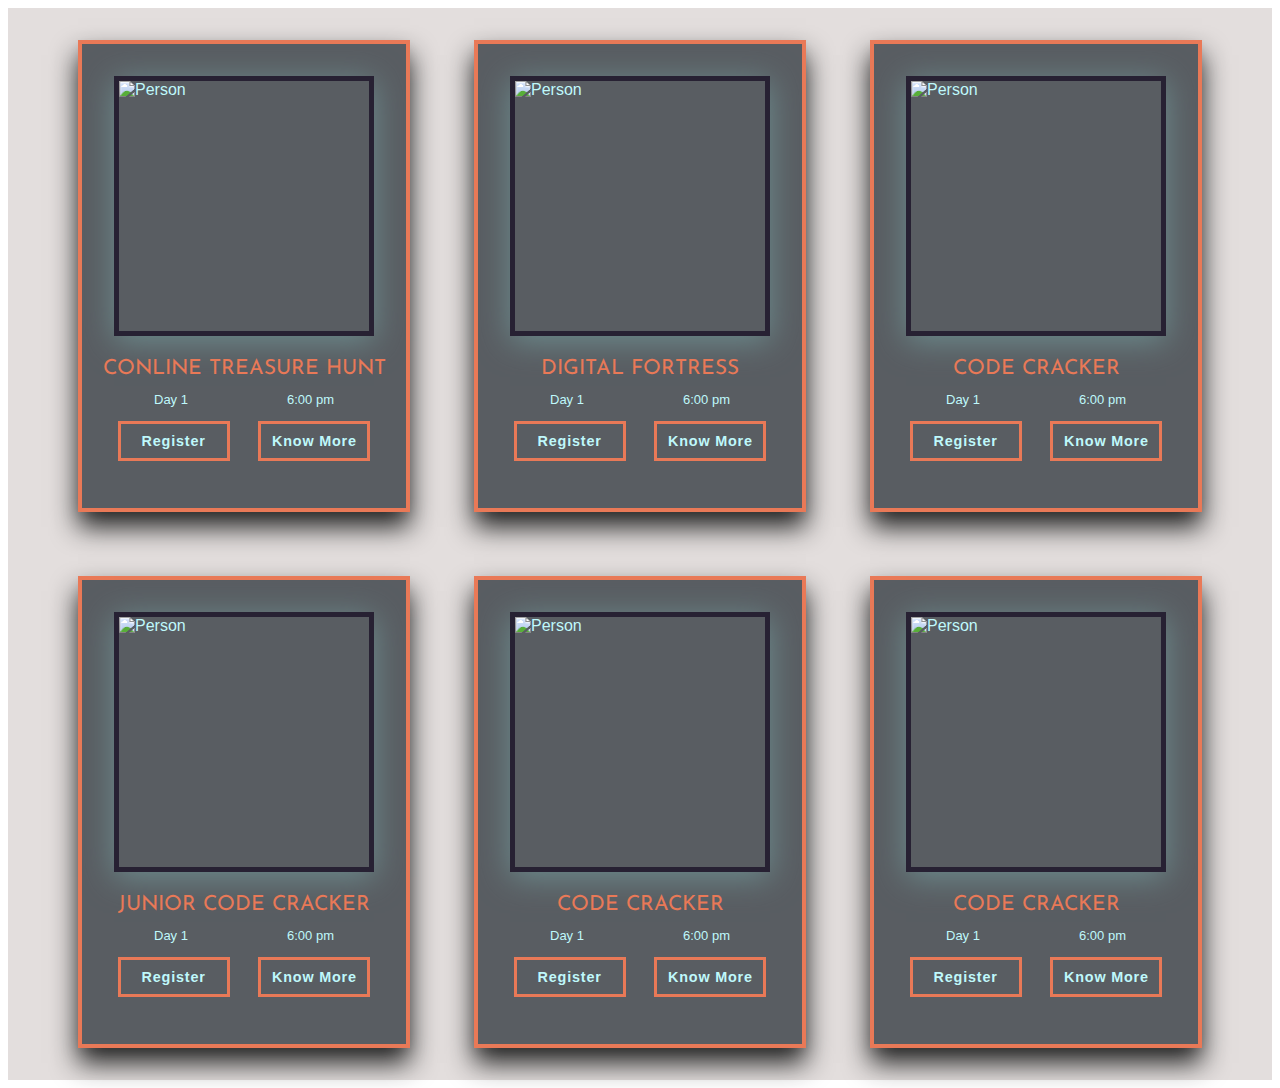
==== index.html @ 21f173cd "minor changes" ====
<!DOCTYPE html>
<html lang="en">
  <head>
    <meta charset="UTF-8" />
    <meta http-equiv="X-UA-Compatible" content="IE=edge" />
    <meta name="viewport" content="width=device-width, initial-scale=1.0" />
    <link rel="stylesheet" href="styles.css" />
    <title>Document</title>
  </head>
  <body>
    <div class="container">
      <div class="shadow">
        <div class="card draw-border">
          <img src="./poster/oth.jpg" alt="Person" class="card__image" />
          <p class="card__name">CONLINE TREASURE HUNT</p>

          <div class="info">
            <div>Day 1</div>

            <div>6:00 pm</div>
          </div>

          <div class="buttons">
            <button class="btn draw-bdr">Register</button>
            <div class="know">
              <button class="btn draw-bdr">Know More</button>
            </div>
          </div>
        </div>
      </div>
      <div class="shadow">
        <div class="card draw-border">
          <img src="./poster/cc.jpg" alt="Person" class="card__image" />
          <p class="card__name">DIGITAL FORTRESS</p>

          <div class="info">
            <div>Day 1</div>

            <div>6:00 pm</div>
          </div>

          <div class="buttons">
            <button class="btn draw-bdr">Register</button>
            <div class="know">
              <button class="btn draw-bdr">Know More</button>
            </div>
          </div>
        </div>
      </div>

      <div class="shadow">
        <div class="card draw-border">
          <img src="./poster/df.jpg" alt="Person" class="card__image" />
          <p class="card__name">CODE CRACKER</p>

          <div class="info">
            <div>Day 1</div>

            <div>6:00 pm</div>
          </div>

          <div class="buttons">
            <button class="btn draw-bdr">Register</button>
            <div class="know">
              <button class="btn draw-bdr">Know More</button>
            </div>
          </div>
        </div>
      </div>
      <div class="shadow">
        <div class="card draw-border">
          <img src="./poster/df.jpg" alt="Person" class="card__image" />
          <p class="card__name">JUNIOR CODE CRACKER</p>

          <div class="info">
            <div>Day 1</div>

            <div>6:00 pm</div>
          </div>

          <div class="buttons">
            <button class="btn draw-bdr">Register</button>
            <div class="know">
              <button class="btn draw-bdr">Know More</button>
            </div>
          </div>
        </div>
      </div>
      <div class="shadow">
        <div class="card draw-border">
          <img src="./poster/cc.jpg" alt="Person" class="card__image" />
          <p class="card__name">CODE CRACKER</p>

          <div class="info">
            <div>Day 1</div>

            <div>6:00 pm</div>
          </div>

          <div class="buttons">
            <button class="btn draw-bdr">Register</button>
            <div class="know">
              <button class="btn draw-bdr">Know More</button>
            </div>
          </div>
        </div>
      </div>
      <div class="shadow">
        <div class="card draw-border">
          <img src="./poster/oth.jpg" alt="Person" class="card__image" />
          <p class="card__name">CODE CRACKER</p>

          <div class="info">
            <div>Day 1</div>

            <div>6:00 pm</div>
          </div>

          <div class="buttons">
            <button class="btn draw-bdr">Register</button>
            <div class="know">
              <button class="btn draw-bdr">Know More</button>
            </div>
          </div>
        </div>
      </div>
    </div>


    <div class="modal">
      <div class="modalCard">
        <div class="close">
          <img src="./poster/cross.png" alt="" class="cross" />
        </div>
        <div class="modalCardWrapper">
          <img src="./poster/cc.jpg" alt="" />
          <div class="">
            <p>
              The skew() function is specified with either one or two values,
              which represent the amount of skewing to be applied in each
              direction. If you only specify one value it is used for the x-axis
              and there will be no skewing on the y-axis. The skew() function is
              specified with either one or two values, which represent the
              amount of skewing to be applied in each direction. If you only
              specify one value it is used for the x-axis and there will be no
              skewing on the y-axis.
            </p>
            <h1>DIGITAL FORTRESS</h1>
            <div class="time">
              <h3>DAY 1</h3>
              <h3>6:00 PM</h3>
            </div>
            <div class="btn draw-border modal_reg">Register</div>            
          </div>

        
        </div>
        <h1 class="head">
          IMAGE GALLERY
        </h1>
        <div class="gallery" id="gallery">
          
          <div class="gallery-item">
             <img src="./poster/1.jpeg" alt="">
          </div>
          <div class="gallery-item">
            <img src="./poster/11.jpeg" alt="">
         </div>
         <div class="gallery-item">
          <img src="./poster/2.jpeg" alt="">
         </div>
         <div class="gallery-item">
        <img src="./poster/3.jpeg" alt="">
        </div>
         <div class="gallery-item">
         <img src="./poster/4.jpeg" alt="">
       </div>
        <div class="gallery-item">
         <img src="./poster/5.jpeg" alt="">
         </div>
          <div class="gallery-item">
        <img src="./poster/6.jpeg" alt="">
        </div>
          <div class="gallery-item">
         <img src="./poster/7.jpeg" alt="">
      </div>
        
         
      </div>
        </div>
      </div>
    </div>
    <script src="./script.js"></script>
  </body>
</html>
---- styles.css ----
@import url("https://fonts.googleapis.com/css2?family=Baloo+Paaji+2:wght@400;500&display=swap");
@import url('https://fonts.googleapis.com/css2?family=Josefin+Sans:wght@700&display=swap');
@import url('https://fonts.googleapis.com/css2?family=Poppins:wght@300&display=swap');
body{
  background-image: url('./poster/j2.jpg');
  background-position: center;
  background-size: cover;
  background-attachment: fixed;
  display: flex;
  justify-content: center;
  align-items: center;
}
::-webkit-scrollbar {
  width: 1em;
  background-color: #151516;
  
} 
::-webkit-scrollbar-thumb {
  background-color: #e97957;
  border-radius: 15px;

}
.container {
  display: flex;
  flex-wrap: wrap;
  justify-content: center;
  
  align-items: center;
  background-color: #61463d2d;
  font-family:'Roboto Slab', sans-serif;

}
.shadow{
  box-shadow: #101111ea 0px 15px 25px, rgba(0, 0, 0, 0.05) 0px 5px 10px;
  margin: 2rem;
}
.info{
  font-size: small;
  display: flex;
  width: 60%;
  justify-content: space-between;
}
.card {
  background-color: #222831b6;
  display: flex;
  flex-direction: column;
  align-items: center;
  box-shadow: rgba(0, 0, 0, 0.7);
  color: #bff8fb;
  padding: 1rem;
  width: 300px;
  height: 440px;
}

.card__name {
  margin-top: 20px;
  color: #e97957;
  margin-bottom: 10px;
  font-size: 1.3rem;
  font-family: 'Josefin Sans', sans-serif;
  max-width: 100%;
  text-align: center;
  line-height:26px;
}

.card__image {
  height: 250px;
  width: 250px;
  border: 5px solid #272133;
  margin-top: 20px;
  box-shadow: 0 5px 30px #6d8d8f;
}
.buttons{
  display: flex;
}
.btn {
  background: none;
  border: none;
  cursor: pointer;
  line-height: 1.5;
  font: 700 0.9rem 'Roboto Slab', sans-serif;
  /* padding: 0.65em 0.5em; */
  letter-spacing: 0.05rem;
  margin: 1em;
  margin-bottom: 1.6rem;
  width: 7rem;
  height: 2.5rem;
  display: flex;
  align-items: center;
  justify-content: center;
}

.draw-border {
  box-shadow: inset 0 0 0 4px #e97957;
  color: #bff8fb;
  -webkit-transition: color 0.25s 0.0833333333s;
  transition: color 0.25s 0.0833333333s;
  position: relative;
}

.draw-border::before,
.draw-border::after {
  border: 0 solid transparent;
  box-sizing: border-box;
  content: '';
  pointer-events: none;
  position: absolute;
  width: 0rem;
  height: 0;
  bottom: 0;
  right: 0;
}

.draw-border::before {
  border-bottom-width: 4px;
  border-left-width: 4px;
}

.draw-border::after {
  border-top-width: 4px;
  border-right-width: 4px;
}


.draw-border:hover::before,
.draw-border:hover::after {
  border-color: #bff8fb;
  -webkit-transition: border-color 0s, width 0.25s, height 0.25s;
  transition: border-color 0s, width 0.25s, height 0.25s;
  width: 100%;
  height: 100%;
}

.draw-border:hover::before {
  -webkit-transition-delay: 0s, 0s, 0.25s;
  transition-delay: 0s, 0s, 0.25s;
}

.draw-border:hover::after {
  -webkit-transition-delay: 0s, 0.25s, 0s;
  transition-delay: 0s, 0.25s, 0s;
}


.draw-bdr {
  box-shadow: inset 0 0 0 3px #e97957;
  color: #bff8fb;
  -webkit-transition: color 0.25s 0.0833333333s;
  transition: color 0.25s 0.0833333333s;
  position: relative;
}



.modal {
  display: none;
  flex-wrap: wrap;
  justify-content: center;
  align-items: center;
  overflow-x: hidden;
  top: 0;
  left: 0;
  backdrop-filter: blur(2px);
  background-color: rgba(7, 7, 7, 0.753);
  
}
.modaldisplay{
  display: flex !important;
  width: 100vw;
  height: 100vh;
  z-index: 100000;
  position: fixed;
}
.modalCard {
  /* background-color: #22283100; */
  border: solid #e97957 4px;
  width: 1000px;
  height: 790px;
  display: flex;
  flex-direction: column;
  align-items: center;
  justify-content: start;
  /* position: relative; */
  /* margin: 18px 6.5px; */
  z-index: 1000000;
  backdrop-filter: blur(2px);
  overflow-y: scroll;
  overflow-x: hidden;

}


.cross {
  width: 24px !important;
  height: 24px !important;
  cursor: pointer;
  /* background-color: orange; */
}
.close {
  display: flex;
  justify-content: flex-end;
  align-items: flex-end;
  width: 100%;
  margin-right: 50px;
  margin-top: 10px;
}
.modalCardWrapper {
  display: flex;
  align-items: center;
  /* background-color: yellow; */

}
.modalCardWrapper img {
  width: 500px;
  height: 500px;
  margin-right: 41px;
  object-fit: cover;
}

.modalCardWrapper p {
  font-size: 18px;
  line-height: 27px;
  font-family: 'Poppins', sans-serif;
  color: #bff8fb;
  width: 400px;
  height: 300px;
}

.modalCardWrapper h1 {
    margin-top: 41px;
    color: #e97957;
  font-family: 'Josefin Sans', sans-serif;

}
.time {
  display: flex;
  color: #bff8fb;
  font-family:'Roboto Slab', sans-serif;
  justify-content: space-between;
  width: 40%;
}
.gallery{
  margin-top: 20px;
  display: flex;
  flex-direction: row;
  justify-content: center;
  align-items: center;
  flex-wrap: wrap;
  width: 90%;
}
::-webkit-scrollbar {
  width: 1em;
  background-color: #151516;
  
} 
::-webkit-scrollbar-thumb {
  background-color: #e97957;
  border-radius: 15px;

}
.gallery-item img {
  width: 280px;
  height: 300px;
  margin: 0.4rem;
}
.head{
  color: #e97957;
  font-family: 'Josefin Sans', sans-serif;
  margin: 3.5rem;
  font-size: 3rem;
}
@media screen and (max-width: 1020px) {
  .modal_reg{
    margin: auto;
  }
  .modalCardWrapper {
      flex-direction: column;
      align-items: center;
      justify-content: center;
      margin: 18px 6.5px;
      text-align: center;

  }
  .modalCardWrapper p{
      margin: 18px 6.5px;
      width : 500px;
      height: auto;
  }
  .modalCardWrapper h1 {
      margin-top: 50px;
  }
  .modalCard {
      height: auto;
      width: 550px;
  }
  .modalCard img{
      margin-right: 0px;
  }
  .time{
    margin: auto;
    width: 50%;
    justify-content: space-between;
  }
  .close {
    margin-top: 15px;
    margin-right: 20px;
    margin-bottom: -10px;
 }

 .day {
   font-size: 12px;
 }
 .gallery-item img {
  width: 200px;
  height: 200px;
  margin: 0.4rem;
}
  }


@media screen and (max-width: 600px) {

  .gallery{
    width: 100%;
  }
  .gallery-item img {
    width: 140px;
    height: 140px;
    margin: 0.2rem;
  }
  .modalCardWrapper img {
      width: 300px;
      height: auto;
  }
  .modalCard {
      height: auto;
      width: 340px;
  }
  .modalCardWrapper p{
      width : 300px;
      font-size: 12px;
      line-height: 18px;
  }
  .modalCardWrapper h1 {
      font-size: 20px;
  }
  .head{
    font-size: 25px;
    margin: 1rem;
  }
  .time{
    width: 80%;
  }
}
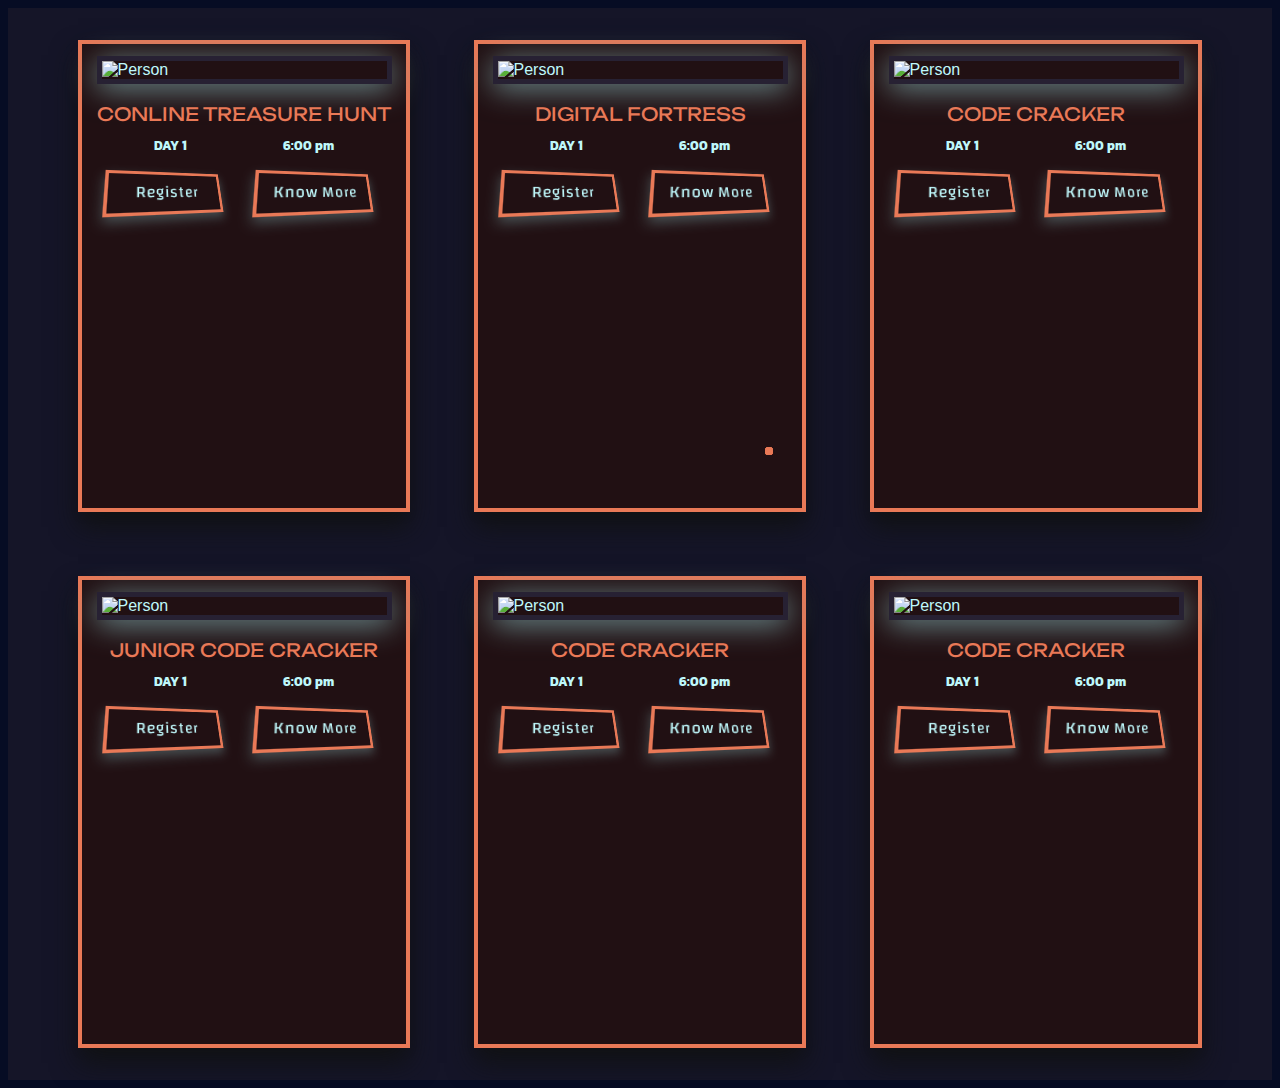
==== commit d6ae978a: "ui edits" ====
--- a/index.html
+++ b/index.html
@@ -15,15 +15,15 @@
           <p class="card__name">CONLINE TREASURE HUNT</p>
 
           <div class="info">
-            <div>Day 1</div>
-
-            <div>6:00 pm</div>
-          </div>
-
-          <div class="buttons">
-            <button class="btn draw-bdr">Register</button>
-            <div class="know">
-              <button class="btn draw-bdr">Know More</button>
+            <div>DAY 1</div>
+
+            <div>6:00 pm</div>
+          </div>
+
+          <div class="buttons">
+            <div class="button">Register</div>
+            <div class="know">
+              <div class="button">Know More</div>
             </div>
           </div>
         </div>
@@ -34,15 +34,15 @@
           <p class="card__name">DIGITAL FORTRESS</p>
 
           <div class="info">
-            <div>Day 1</div>
-
-            <div>6:00 pm</div>
-          </div>
-
-          <div class="buttons">
-            <button class="btn draw-bdr">Register</button>
-            <div class="know">
-              <button class="btn draw-bdr">Know More</button>
+            <div>DAY 1</div>
+
+            <div>6:00 pm</div>
+          </div>
+
+          <div class="buttons">
+            <div class="button">Register</div>
+            <div class="know">
+              <div class="button">Know More</div>
             </div>
           </div>
         </div>
@@ -54,15 +54,15 @@
           <p class="card__name">CODE CRACKER</p>
 
           <div class="info">
-            <div>Day 1</div>
-
-            <div>6:00 pm</div>
-          </div>
-
-          <div class="buttons">
-            <button class="btn draw-bdr">Register</button>
-            <div class="know">
-              <button class="btn draw-bdr">Know More</button>
+            <div>DAY 1</div>
+
+            <div>6:00 pm</div>
+          </div>
+
+          <div class="buttons">
+            <div class="button">Register</div>
+            <div class="know">
+              <div class="button">Know More</div>
             </div>
           </div>
         </div>
@@ -73,15 +73,15 @@
           <p class="card__name">JUNIOR CODE CRACKER</p>
 
           <div class="info">
-            <div>Day 1</div>
-
-            <div>6:00 pm</div>
-          </div>
-
-          <div class="buttons">
-            <button class="btn draw-bdr">Register</button>
-            <div class="know">
-              <button class="btn draw-bdr">Know More</button>
+            <div>DAY 1</div>
+
+            <div>6:00 pm</div>
+          </div>
+
+          <div class="buttons">
+            <div class="button">Register</div>
+            <div class="know">
+              <div class="button">Know More</div>
             </div>
           </div>
         </div>
@@ -92,15 +92,15 @@
           <p class="card__name">CODE CRACKER</p>
 
           <div class="info">
-            <div>Day 1</div>
-
-            <div>6:00 pm</div>
-          </div>
-
-          <div class="buttons">
-            <button class="btn draw-bdr">Register</button>
-            <div class="know">
-              <button class="btn draw-bdr">Know More</button>
+            <div>DAY 1</div>
+
+            <div>6:00 pm</div>
+          </div>
+
+          <div class="buttons">
+            <div class="button">Register</div>
+            <div class="know">
+              <div class="button">Know More</div>
             </div>
           </div>
         </div>
@@ -111,21 +111,37 @@
           <p class="card__name">CODE CRACKER</p>
 
           <div class="info">
-            <div>Day 1</div>
-
-            <div>6:00 pm</div>
-          </div>
-
-          <div class="buttons">
-            <button class="btn draw-bdr">Register</button>
-            <div class="know">
-              <button class="btn draw-bdr">Know More</button>
+            <div>DAY 1</div>
+
+            <div>6:00 pm</div>
+          </div>
+
+          <div class="buttons">
+            <div class="button">Register</div>
+            <div class="know">
+              <div class="button">Know More</div>
             </div>
           </div>
         </div>
       </div>
     </div>
-
+    <!-- <div class="overlay"></div> -->
+    <!-- <div style={{height:"80px"}}></div> -->
+    <div class="firefly"></div>
+    <div class="firefly"></div>
+    <div class="firefly"></div>
+    <div class="firefly"></div>
+    <div class="firefly"></div>
+    <div class="firefly"></div>
+    <div class="firefly"></div>
+    <div class="firefly"></div>
+    <div class="firefly"></div>
+    <div class="firefly"></div>
+    <div class="firefly"></div>
+    <div class="firefly"></div>
+    <div class="firefly"></div>
+    <div class="firefly"></div>
+    <div class="firefly"></div>
 
     <div class="modal">
       <div class="modalCard">
--- a/styles.css
+++ b/styles.css
@@ -1,25 +1,21 @@
-@import url("https://fonts.googleapis.com/css2?family=Baloo+Paaji+2:wght@400;500&display=swap");
-@import url('https://fonts.googleapis.com/css2?family=Josefin+Sans:wght@700&display=swap');
-@import url('https://fonts.googleapis.com/css2?family=Poppins:wght@300&display=swap');
+/* @import url("https://fonts.googleapis.com/css2?family=Baloo+Paaji+2:wght@400;500&display=swap"); */
+/* @import url('https://fonts.googleapis.com/css2?family=Josefin+Sans:wght@700&display=swap'); */
+/* @import url('https://fonts.googleapis.com/css2?family=Poppins:wght@300&display=swap'); */
+/* @import url('https://fonts.googleapis.com/css2?family=Kanit:wght@300&display=swap'); */
+@import url('https://fonts.googleapis.com/css2?family=Changa&display=swap');
+@import url('https://fonts.googleapis.com/css2?family=Unbounded:wght@500&display=swap');
+@import url('https://fonts.googleapis.com/css2?family=Kanit:wght@300&display=swap');
 body{
-  background-image: url('./poster/j2.jpg');
+  background-image: url('./poster/b1.jpg');
   background-position: center;
   background-size: cover;
   background-attachment: fixed;
   display: flex;
   justify-content: center;
   align-items: center;
-}
-::-webkit-scrollbar {
-  width: 1em;
-  background-color: #151516;
-  
-} 
-::-webkit-scrollbar-thumb {
-  background-color: #e97957;
-  border-radius: 15px;
-
-}
+  background-color: #060c24;
+}
+
 .container {
   display: flex;
   flex-wrap: wrap;
@@ -39,9 +35,12 @@
   display: flex;
   width: 60%;
   justify-content: space-between;
+  font-family: 'Kanit', sans-serif;
+  font-weight: 700;
 }
 .card {
-  background-color: #222831b6;
+  /* background-color: #222831b6; */
+  background-color: #280f0aad;
   display: flex;
   flex-direction: column;
   align-items: center;
@@ -56,18 +55,19 @@
   margin-top: 20px;
   color: #e97957;
   margin-bottom: 10px;
-  font-size: 1.3rem;
-  font-family: 'Josefin Sans', sans-serif;
+  font-size: 1.15rem;
+  /* font-family: 'Josefin Sans', sans-serif; */
+  font-family: 'Unbounded', cursive;
   max-width: 100%;
   text-align: center;
-  line-height:26px;
+  line-height:22px;
 }
 
 .card__image {
-  height: 250px;
-  width: 250px;
+  /* height: 250px; */
+  width: 95%;
   border: 5px solid #272133;
-  margin-top: 20px;
+  /* margin-top: 20px; */
   box-shadow: 0 5px 30px #6d8d8f;
 }
 .buttons{
@@ -78,8 +78,10 @@
   border: none;
   cursor: pointer;
   line-height: 1.5;
-  font: 700 0.9rem 'Roboto Slab', sans-serif;
+  /* font: 700 0.9rem 'Roboto Slab', sans-serif; */
+  /* font-family: 'Kanit', sans-serif; */
   /* padding: 0.65em 0.5em; */
+  font-family: 'Changa', sans-serif;
   letter-spacing: 0.05rem;
   margin: 1em;
   margin-bottom: 1.6rem;
@@ -175,7 +177,8 @@
   /* background-color: #22283100; */
   border: solid #e97957 4px;
   width: 1000px;
-  height: 790px;
+  height: 730px;
+  background-color: #280f0a48;
   display: flex;
   flex-direction: column;
   align-items: center;
@@ -220,7 +223,8 @@
 .modalCardWrapper p {
   font-size: 18px;
   line-height: 27px;
-  font-family: 'Poppins', sans-serif;
+  font-family: 'Kanit', sans-serif;
+
   color: #bff8fb;
   width: 400px;
   height: 300px;
@@ -229,15 +233,20 @@
 .modalCardWrapper h1 {
     margin-top: 41px;
     color: #e97957;
-  font-family: 'Josefin Sans', sans-serif;
+  /* font-family: 'Josefin Sans', sans-serif; */
+  font-family: 'Unbounded', cursive;
+
 
 }
 .time {
   display: flex;
   color: #bff8fb;
-  font-family:'Roboto Slab', sans-serif;
+  /* font-family:'Roboto Slab', sans-serif; */
+  font-family: 'Kanit', sans-serif;
+
   justify-content: space-between;
   width: 40%;
+  margin-right: 3px;
 }
 .gallery{
   margin-top: 20px;
@@ -248,6 +257,25 @@
   flex-wrap: wrap;
   width: 90%;
 }
+
+.gallery-item img {
+  width: 280px;
+  height: 300px;
+  margin: 0.4rem;
+}
+.head{
+  color: #e97957;
+  /* font-family: 'Josefin Sans', sans-serif; */
+  font-family: 'Unbounded', cursive;
+
+  margin: 3.5rem;
+  margin-bottom: 1rem;
+  font-size: 3rem;
+}
+.modal_reg{
+  margin-left: 0px;
+}
+/* @media screen and (max-width: 1020px){
 ::-webkit-scrollbar {
   width: 1em;
   background-color: #151516;
@@ -255,21 +283,16 @@
 } 
 ::-webkit-scrollbar-thumb {
   background-color: #e97957;
-  border-radius: 15px;
-
-}
-.gallery-item img {
-  width: 280px;
-  height: 300px;
-  margin: 0.4rem;
-}
-.head{
-  color: #e97957;
-  font-family: 'Josefin Sans', sans-serif;
-  margin: 3.5rem;
-  font-size: 3rem;
-}
+}
+} */
 @media screen and (max-width: 1020px) {
+
+  .modalCard{
+    height: 80%;
+    width: 590px;
+  /* height: 790px; */
+    
+  }
   .modal_reg{
     margin: auto;
   }
@@ -289,10 +312,6 @@
   .modalCardWrapper h1 {
       margin-top: 50px;
   }
-  .modalCard {
-      height: auto;
-      width: 550px;
-  }
   .modalCard img{
       margin-right: 0px;
   }
@@ -300,6 +319,7 @@
     margin: auto;
     width: 50%;
     justify-content: space-between;
+    /* margin-right: 0px; */
   }
   .close {
     margin-top: 15px;
@@ -314,11 +334,15 @@
   width: 200px;
   height: 200px;
   margin: 0.4rem;
-}
-  }
-
-
-@media screen and (max-width: 600px) {
+
+}
+.head{
+  font-size: 2.5rem ;
+}
+  }
+
+
+@media screen and (max-width: 640px) {
 
   .gallery{
     width: 100%;
@@ -333,7 +357,7 @@
       height: auto;
   }
   .modalCard {
-      height: auto;
+      height: 80%;
       width: 340px;
   }
   .modalCardWrapper p{
@@ -346,10 +370,1349 @@
   }
   .head{
     font-size: 25px;
-    margin: 1rem;
+    margin: 0.5rem;
   }
   .time{
     width: 80%;
   }
 }
 
+
+
+.button {
+  background: none;
+  border: 3px solid #e97957;
+  color: #bff8fb;
+  cursor: pointer;
+  line-height: 1.5;
+  /* font: 700 0.9rem 'Roboto Slab', sans-serif; */
+  /* font-family: 'Kanit', sans-serif; */
+  font-family: 'Changa', sans-serif;
+  letter-spacing: 0.05rem;
+  margin: 1em;
+  margin-bottom: 1.6rem;
+  width: 7rem;
+  height: 2.3rem;
+  display: flex;
+  align-items: center;
+  box-shadow: 0 5px 10px #6d8d8f7c;
+
+  justify-content: center;
+  background: -webkit-linear-gradient(0deg, transparent 50%, #e97957 50%);
+  background-size: 400px 80px;
+  -webkit-transform: perspective(115px) rotateY(13deg) rotateX(13deg); 
+  transition: all 0.4s;
+}
+.button:hover{
+  background-position: 200px 0;
+  color: #272133;
+}
+
+
+/* animation */
+
+.firefly {
+  position: fixed;
+  left: 50%;
+  top: 50%;
+  width: 0.6vw;
+  height: 0.6vw;
+  margin: -0.2vw 0 0 9.8vw;
+  animation: ease 200s alternate infinite;
+  pointer-events: none;
+}
+@media screen and (max-width: 821px) {
+  .firefly{
+    width: 1vh;
+    height: 1vh;
+  }
+}
+.firefly::before, .firefly::after {
+  content: "";
+  position: absolute;
+  width: 100%;
+  height: 100%;
+  border-radius: 50%;
+  transform-origin: -10vw;
+}
+.firefly::before {
+  background: #ea7957 ;
+  opacity: 0.5;
+  animation: drift ease alternate infinite;
+}
+.firefly::after {
+  background: #ea7957;
+  opacity: 0;
+  box-shadow: 0 0 0vw 0vw #d63629;
+  animation: drift ease alternate infinite, flash ease infinite;
+}
+.firefly:nth-child(1) {
+  animation-name: move1;
+}
+.firefly:nth-child(1)::before {
+  animation-duration: 15s;
+}
+.firefly:nth-child(1)::after {
+  animation-duration: 15s, 10598ms;
+  animation-delay: 0ms, 2587ms;
+}
+
+@keyframes move1 {
+  0% {
+    transform: translateX(-17vw) translateY(-44vh) scale(0.57);
+  }
+  5.2631578947% {
+    transform: translateX(-12vw) translateY(44vh) scale(0.97);
+  }
+  10.5263157895% {
+    transform: translateX(-30vw) translateY(31vh) scale(0.51);
+  }
+  15.7894736842% {
+    transform: translateX(8vw) translateY(24vh) scale(0.56);
+  }
+  21.0526315789% {
+    transform: translateX(31vw) translateY(8vh) scale(0.65);
+  }
+  26.3157894737% {
+    transform: translateX(-29vw) translateY(0vh) scale(0.56);
+  }
+  31.5789473684% {
+    transform: translateX(-38vw) translateY(-34vh) scale(0.76);
+  }
+  36.8421052632% {
+    transform: translateX(-9vw) translateY(13vh) scale(0.33);
+  }
+  42.1052631579% {
+    transform: translateX(-43vw) translateY(-33vh) scale(0.73);
+  }
+  47.3684210526% {
+    transform: translateX(44vw) translateY(-19vh) scale(0.47);
+  }
+  52.6315789474% {
+    transform: translateX(38vw) translateY(50vh) scale(0.38);
+  }
+  57.8947368421% {
+    transform: translateX(3vw) translateY(50vh) scale(0.45);
+  }
+  63.1578947368% {
+    transform: translateX(-38vw) translateY(-10vh) scale(0.51);
+  }
+  68.4210526316% {
+    transform: translateX(-11vw) translateY(-8vh) scale(0.46);
+  }
+  73.6842105263% {
+    transform: translateX(-10vw) translateY(-35vh) scale(0.84);
+  }
+  78.9473684211% {
+    transform: translateX(-48vw) translateY(23vh) scale(0.92);
+  }
+  84.2105263158% {
+    transform: translateX(-11vw) translateY(34vh) scale(0.29);
+  }
+  89.4736842105% {
+    transform: translateX(31vw) translateY(-34vh) scale(0.64);
+  }
+  94.7368421053% {
+    transform: translateX(-32vw) translateY(-42vh) scale(0.72);
+  }
+  100% {
+    transform: translateX(26vw) translateY(-4vh) scale(0.73);
+  }
+}
+.firefly:nth-child(2) {
+  animation-name: move2;
+}
+.firefly:nth-child(2)::before {
+  animation-duration: 17s;
+}
+.firefly:nth-child(2)::after {
+  animation-duration: 17s, 6663ms;
+  animation-delay: 0ms, 7572ms;
+}
+
+@keyframes move2 {
+  0% {
+    transform: translateX(-5vw) translateY(-28vh) scale(0.58);
+  }
+  5.5555555556% {
+    transform: translateX(-47vw) translateY(42vh) scale(0.64);
+  }
+  11.1111111111% {
+    transform: translateX(-41vw) translateY(-48vh) scale(0.98);
+  }
+  16.6666666667% {
+    transform: translateX(-18vw) translateY(23vh) scale(0.35);
+  }
+  22.2222222222% {
+    transform: translateX(25vw) translateY(10vh) scale(0.67);
+  }
+  27.7777777778% {
+    transform: translateX(-37vw) translateY(46vh) scale(0.78);
+  }
+  33.3333333333% {
+    transform: translateX(4vw) translateY(34vh) scale(0.69);
+  }
+  38.8888888889% {
+    transform: translateX(-40vw) translateY(-15vh) scale(0.88);
+  }
+  44.4444444444% {
+    transform: translateX(4vw) translateY(-2vh) scale(0.5);
+  }
+  50% {
+    transform: translateX(18vw) translateY(-21vh) scale(0.64);
+  }
+  55.5555555556% {
+    transform: translateX(-39vw) translateY(-4vh) scale(0.45);
+  }
+  61.1111111111% {
+    transform: translateX(32vw) translateY(-34vh) scale(0.33);
+  }
+  66.6666666667% {
+    transform: translateX(13vw) translateY(-45vh) scale(0.92);
+  }
+  72.2222222222% {
+    transform: translateX(7vw) translateY(-3vh) scale(0.95);
+  }
+  77.7777777778% {
+    transform: translateX(3vw) translateY(-2vh) scale(0.42);
+  }
+  83.3333333333% {
+    transform: translateX(23vw) translateY(22vh) scale(0.34);
+  }
+  88.8888888889% {
+    transform: translateX(-28vw) translateY(7vh) scale(0.63);
+  }
+  94.4444444444% {
+    transform: translateX(2vw) translateY(-37vh) scale(0.43);
+  }
+  100% {
+    transform: translateX(-21vw) translateY(26vh) scale(0.55);
+  }
+}
+.firefly:nth-child(3) {
+  animation-name: move3;
+}
+.firefly:nth-child(3)::before {
+  animation-duration: 15s;
+}
+.firefly:nth-child(3)::after {
+  animation-duration: 15s, 5059ms;
+  animation-delay: 0ms, 609ms;
+}
+
+@keyframes move3 {
+  0% {
+    transform: translateX(42vw) translateY(-13vh) scale(0.96);
+  }
+  4.1666666667% {
+    transform: translateX(-38vw) translateY(42vh) scale(0.29);
+  }
+  8.3333333333% {
+    transform: translateX(-48vw) translateY(-48vh) scale(0.66);
+  }
+  12.5% {
+    transform: translateX(49vw) translateY(-44vh) scale(0.29);
+  }
+  16.6666666667% {
+    transform: translateX(-13vw) translateY(-23vh) scale(0.71);
+  }
+  20.8333333333% {
+    transform: translateX(-5vw) translateY(-10vh) scale(0.65);
+  }
+  25% {
+    transform: translateX(25vw) translateY(24vh) scale(0.45);
+  }
+  29.1666666667% {
+    transform: translateX(-48vw) translateY(-22vh) scale(0.51);
+  }
+  33.3333333333% {
+    transform: translateX(23vw) translateY(17vh) scale(0.81);
+  }
+  37.5% {
+    transform: translateX(-36vw) translateY(-20vh) scale(0.41);
+  }
+  41.6666666667% {
+    transform: translateX(5vw) translateY(20vh) scale(0.85);
+  }
+  45.8333333333% {
+    transform: translateX(-33vw) translateY(-5vh) scale(0.6);
+  }
+  50% {
+    transform: translateX(1vw) translateY(-11vh) scale(0.53);
+  }
+  54.1666666667% {
+    transform: translateX(-13vw) translateY(34vh) scale(0.74);
+  }
+  58.3333333333% {
+    transform: translateX(-46vw) translateY(19vh) scale(0.48);
+  }
+  62.5% {
+    transform: translateX(21vw) translateY(-42vh) scale(0.93);
+  }
+  66.6666666667% {
+    transform: translateX(41vw) translateY(11vh) scale(0.82);
+  }
+  70.8333333333% {
+    transform: translateX(44vw) translateY(50vh) scale(0.48);
+  }
+  75% {
+    transform: translateX(-25vw) translateY(-38vh) scale(0.54);
+  }
+  79.1666666667% {
+    transform: translateX(18vw) translateY(-2vh) scale(0.79);
+  }
+  83.3333333333% {
+    transform: translateX(1vw) translateY(36vh) scale(0.93);
+  }
+  87.5% {
+    transform: translateX(16vw) translateY(-5vh) scale(0.84);
+  }
+  91.6666666667% {
+    transform: translateX(-12vw) translateY(9vh) scale(0.51);
+  }
+  95.8333333333% {
+    transform: translateX(-1vw) translateY(34vh) scale(0.3);
+  }
+  100% {
+    transform: translateX(-30vw) translateY(-45vh) scale(0.35);
+  }
+}
+.firefly:nth-child(4) {
+  animation-name: move4;
+}
+.firefly:nth-child(4)::before {
+  animation-duration: 13s;
+}
+.firefly:nth-child(4)::after {
+  animation-duration: 13s, 9344ms;
+  animation-delay: 0ms, 803ms;
+}
+
+@keyframes move4 {
+  0% {
+    transform: translateX(-24vw) translateY(21vh) scale(0.4);
+  }
+  4.1666666667% {
+    transform: translateX(-20vw) translateY(-27vh) scale(0.7);
+  }
+  8.3333333333% {
+    transform: translateX(45vw) translateY(35vh) scale(0.96);
+  }
+  12.5% {
+    transform: translateX(35vw) translateY(13vh) scale(0.76);
+  }
+  16.6666666667% {
+    transform: translateX(29vw) translateY(-9vh) scale(0.94);
+  }
+  20.8333333333% {
+    transform: translateX(25vw) translateY(15vh) scale(0.52);
+  }
+  25% {
+    transform: translateX(-26vw) translateY(28vh) scale(0.68);
+  }
+  29.1666666667% {
+    transform: translateX(-22vw) translateY(1vh) scale(0.4);
+  }
+  33.3333333333% {
+    transform: translateX(50vw) translateY(23vh) scale(0.86);
+  }
+  37.5% {
+    transform: translateX(41vw) translateY(10vh) scale(0.65);
+  }
+  41.6666666667% {
+    transform: translateX(50vw) translateY(27vh) scale(0.68);
+  }
+  45.8333333333% {
+    transform: translateX(3vw) translateY(40vh) scale(0.51);
+  }
+  50% {
+    transform: translateX(50vw) translateY(41vh) scale(0.35);
+  }
+  54.1666666667% {
+    transform: translateX(-22vw) translateY(47vh) scale(0.65);
+  }
+  58.3333333333% {
+    transform: translateX(-15vw) translateY(18vh) scale(0.3);
+  }
+  62.5% {
+    transform: translateX(-43vw) translateY(35vh) scale(0.53);
+  }
+  66.6666666667% {
+    transform: translateX(-12vw) translateY(42vh) scale(0.55);
+  }
+  70.8333333333% {
+    transform: translateX(2vw) translateY(-8vh) scale(0.7);
+  }
+  75% {
+    transform: translateX(-5vw) translateY(-42vh) scale(0.6);
+  }
+  79.1666666667% {
+    transform: translateX(-48vw) translateY(22vh) scale(0.4);
+  }
+  83.3333333333% {
+    transform: translateX(42vw) translateY(20vh) scale(0.61);
+  }
+  87.5% {
+    transform: translateX(-20vw) translateY(-26vh) scale(0.8);
+  }
+  91.6666666667% {
+    transform: translateX(29vw) translateY(6vh) scale(0.8);
+  }
+  95.8333333333% {
+    transform: translateX(-21vw) translateY(-41vh) scale(0.46);
+  }
+  100% {
+    transform: translateX(-39vw) translateY(-41vh) scale(0.88);
+  }
+}
+.firefly:nth-child(5) {
+  animation-name: move5;
+}
+.firefly:nth-child(5)::before {
+  animation-duration: 14s;
+}
+.firefly:nth-child(5)::after {
+  animation-duration: 14s, 6094ms;
+  animation-delay: 0ms, 8061ms;
+}
+
+@keyframes move5 {
+  0% {
+    transform: translateX(8vw) translateY(-7vh) scale(0.68);
+  }
+  3.8461538462% {
+    transform: translateX(-42vw) translateY(-38vh) scale(0.62);
+  }
+  7.6923076923% {
+    transform: translateX(-44vw) translateY(6vh) scale(0.49);
+  }
+  11.5384615385% {
+    transform: translateX(-9vw) translateY(-16vh) scale(0.93);
+  }
+  15.3846153846% {
+    transform: translateX(3vw) translateY(-29vh) scale(0.95);
+  }
+  19.2307692308% {
+    transform: translateX(0vw) translateY(-38vh) scale(0.46);
+  }
+  23.0769230769% {
+    transform: translateX(41vw) translateY(11vh) scale(0.81);
+  }
+  26.9230769231% {
+    transform: translateX(38vw) translateY(-29vh) scale(0.91);
+  }
+  30.7692307692% {
+    transform: translateX(4vw) translateY(-44vh) scale(0.54);
+  }
+  34.6153846154% {
+    transform: translateX(16vw) translateY(-26vh) scale(0.29);
+  }
+  38.4615384615% {
+    transform: translateX(-5vw) translateY(19vh) scale(0.78);
+  }
+  42.3076923077% {
+    transform: translateX(14vw) translateY(-33vh) scale(0.85);
+  }
+  46.1538461538% {
+    transform: translateX(24vw) translateY(-48vh) scale(0.94);
+  }
+  50% {
+    transform: translateX(14vw) translateY(23vh) scale(0.45);
+  }
+  53.8461538462% {
+    transform: translateX(38vw) translateY(-47vh) scale(0.31);
+  }
+  57.6923076923% {
+    transform: translateX(-6vw) translateY(22vh) scale(0.48);
+  }
+  61.5384615385% {
+    transform: translateX(17vw) translateY(4vh) scale(0.68);
+  }
+  65.3846153846% {
+    transform: translateX(43vw) translateY(-28vh) scale(0.78);
+  }
+  69.2307692308% {
+    transform: translateX(-23vw) translateY(35vh) scale(0.99);
+  }
+  73.0769230769% {
+    transform: translateX(-25vw) translateY(-7vh) scale(0.29);
+  }
+  76.9230769231% {
+    transform: translateX(35vw) translateY(39vh) scale(0.53);
+  }
+  80.7692307692% {
+    transform: translateX(-18vw) translateY(28vh) scale(0.57);
+  }
+  84.6153846154% {
+    transform: translateX(18vw) translateY(-13vh) scale(0.96);
+  }
+  88.4615384615% {
+    transform: translateX(-11vw) translateY(12vh) scale(0.7);
+  }
+  92.3076923077% {
+    transform: translateX(-35vw) translateY(-14vh) scale(0.52);
+  }
+  96.1538461538% {
+    transform: translateX(0vw) translateY(-38vh) scale(0.41);
+  }
+  100% {
+    transform: translateX(35vw) translateY(-24vh) scale(0.5);
+  }
+}
+.firefly:nth-child(6) {
+  animation-name: move6;
+}
+.firefly:nth-child(6)::before {
+  animation-duration: 12s;
+}
+.firefly:nth-child(6)::after {
+  animation-duration: 12s, 8867ms;
+  animation-delay: 0ms, 3187ms;
+}
+
+@keyframes move6 {
+  0% {
+    transform: translateX(-36vw) translateY(-38vh) scale(0.37);
+  }
+  4.5454545455% {
+    transform: translateX(-48vw) translateY(-19vh) scale(0.75);
+  }
+  9.0909090909% {
+    transform: translateX(-33vw) translateY(23vh) scale(0.84);
+  }
+  13.6363636364% {
+    transform: translateX(-24vw) translateY(-12vh) scale(0.99);
+  }
+  18.1818181818% {
+    transform: translateX(45vw) translateY(8vh) scale(0.62);
+  }
+  22.7272727273% {
+    transform: translateX(-6vw) translateY(-35vh) scale(0.93);
+  }
+  27.2727272727% {
+    transform: translateX(-34vw) translateY(-32vh) scale(0.26);
+  }
+  31.8181818182% {
+    transform: translateX(45vw) translateY(-34vh) scale(0.75);
+  }
+  36.3636363636% {
+    transform: translateX(-48vw) translateY(37vh) scale(0.73);
+  }
+  40.9090909091% {
+    transform: translateX(-33vw) translateY(6vh) scale(0.83);
+  }
+  45.4545454545% {
+    transform: translateX(27vw) translateY(44vh) scale(0.27);
+  }
+  50% {
+    transform: translateX(-41vw) translateY(46vh) scale(0.79);
+  }
+  54.5454545455% {
+    transform: translateX(34vw) translateY(1vh) scale(0.95);
+  }
+  59.0909090909% {
+    transform: translateX(-31vw) translateY(4vh) scale(0.33);
+  }
+  63.6363636364% {
+    transform: translateX(47vw) translateY(-31vh) scale(0.81);
+  }
+  68.1818181818% {
+    transform: translateX(-28vw) translateY(22vh) scale(0.4);
+  }
+  72.7272727273% {
+    transform: translateX(-14vw) translateY(2vh) scale(0.45);
+  }
+  77.2727272727% {
+    transform: translateX(23vw) translateY(13vh) scale(0.44);
+  }
+  81.8181818182% {
+    transform: translateX(11vw) translateY(48vh) scale(0.88);
+  }
+  86.3636363636% {
+    transform: translateX(-37vw) translateY(-11vh) scale(0.91);
+  }
+  90.9090909091% {
+    transform: translateX(1vw) translateY(-39vh) scale(0.31);
+  }
+  95.4545454545% {
+    transform: translateX(18vw) translateY(3vh) scale(0.65);
+  }
+  100% {
+    transform: translateX(-10vw) translateY(-48vh) scale(0.58);
+  }
+}
+.firefly:nth-child(7) {
+  animation-name: move7;
+}
+.firefly:nth-child(7)::before {
+  animation-duration: 13s;
+}
+.firefly:nth-child(7)::after {
+  animation-duration: 13s, 9320ms;
+  animation-delay: 0ms, 8274ms;
+}
+
+@keyframes move7 {
+  0% {
+    transform: translateX(-49vw) translateY(-47vh) scale(0.66);
+  }
+  5.2631578947% {
+    transform: translateX(-8vw) translateY(34vh) scale(0.56);
+  }
+  10.5263157895% {
+    transform: translateX(39vw) translateY(3vh) scale(0.88);
+  }
+  15.7894736842% {
+    transform: translateX(-10vw) translateY(-44vh) scale(0.47);
+  }
+  21.0526315789% {
+    transform: translateX(47vw) translateY(-34vh) scale(0.89);
+  }
+  26.3157894737% {
+    transform: translateX(-35vw) translateY(6vh) scale(0.38);
+  }
+  31.5789473684% {
+    transform: translateX(-46vw) translateY(-1vh) scale(1);
+  }
+  36.8421052632% {
+    transform: translateX(-4vw) translateY(16vh) scale(0.26);
+  }
+  42.1052631579% {
+    transform: translateX(25vw) translateY(19vh) scale(0.62);
+  }
+  47.3684210526% {
+    transform: translateX(-33vw) translateY(27vh) scale(0.75);
+  }
+  52.6315789474% {
+    transform: translateX(50vw) translateY(-9vh) scale(0.52);
+  }
+  57.8947368421% {
+    transform: translateX(-33vw) translateY(7vh) scale(0.64);
+  }
+  63.1578947368% {
+    transform: translateX(1vw) translateY(47vh) scale(0.69);
+  }
+  68.4210526316% {
+    transform: translateX(-46vw) translateY(2vh) scale(0.84);
+  }
+  73.6842105263% {
+    transform: translateX(-12vw) translateY(10vh) scale(0.53);
+  }
+  78.9473684211% {
+    transform: translateX(23vw) translateY(-7vh) scale(0.83);
+  }
+  84.2105263158% {
+    transform: translateX(-32vw) translateY(2vh) scale(0.51);
+  }
+  89.4736842105% {
+    transform: translateX(-27vw) translateY(25vh) scale(0.78);
+  }
+  94.7368421053% {
+    transform: translateX(27vw) translateY(38vh) scale(0.73);
+  }
+  100% {
+    transform: translateX(27vw) translateY(-17vh) scale(0.37);
+  }
+}
+.firefly:nth-child(8) {
+  animation-name: move8;
+}
+.firefly:nth-child(8)::before {
+  animation-duration: 17s;
+}
+.firefly:nth-child(8)::after {
+  animation-duration: 17s, 5975ms;
+  animation-delay: 0ms, 598ms;
+}
+
+@keyframes move8 {
+  0% {
+    transform: translateX(36vw) translateY(-11vh) scale(0.39);
+  }
+  3.7037037037% {
+    transform: translateX(20vw) translateY(-33vh) scale(0.88);
+  }
+  7.4074074074% {
+    transform: translateX(-29vw) translateY(3vh) scale(1);
+  }
+  11.1111111111% {
+    transform: translateX(-30vw) translateY(15vh) scale(0.35);
+  }
+  14.8148148148% {
+    transform: translateX(3vw) translateY(44vh) scale(0.62);
+  }
+  18.5185185185% {
+    transform: translateX(-19vw) translateY(-15vh) scale(0.29);
+  }
+  22.2222222222% {
+    transform: translateX(-3vw) translateY(-41vh) scale(0.86);
+  }
+  25.9259259259% {
+    transform: translateX(17vw) translateY(3vh) scale(0.35);
+  }
+  29.6296296296% {
+    transform: translateX(-14vw) translateY(17vh) scale(0.75);
+  }
+  33.3333333333% {
+    transform: translateX(10vw) translateY(31vh) scale(0.38);
+  }
+  37.037037037% {
+    transform: translateX(46vw) translateY(-12vh) scale(0.85);
+  }
+  40.7407407407% {
+    transform: translateX(17vw) translateY(-11vh) scale(0.86);
+  }
+  44.4444444444% {
+    transform: translateX(47vw) translateY(-26vh) scale(0.73);
+  }
+  48.1481481481% {
+    transform: translateX(-28vw) translateY(-8vh) scale(0.66);
+  }
+  51.8518518519% {
+    transform: translateX(8vw) translateY(13vh) scale(0.37);
+  }
+  55.5555555556% {
+    transform: translateX(30vw) translateY(22vh) scale(0.73);
+  }
+  59.2592592593% {
+    transform: translateX(-26vw) translateY(-30vh) scale(0.78);
+  }
+  62.962962963% {
+    transform: translateX(42vw) translateY(-39vh) scale(0.37);
+  }
+  66.6666666667% {
+    transform: translateX(-2vw) translateY(-27vh) scale(0.26);
+  }
+  70.3703703704% {
+    transform: translateX(-8vw) translateY(10vh) scale(0.86);
+  }
+  74.0740740741% {
+    transform: translateX(33vw) translateY(7vh) scale(0.37);
+  }
+  77.7777777778% {
+    transform: translateX(47vw) translateY(47vh) scale(0.84);
+  }
+  81.4814814815% {
+    transform: translateX(-37vw) translateY(-32vh) scale(0.87);
+  }
+  85.1851851852% {
+    transform: translateX(-38vw) translateY(-22vh) scale(0.65);
+  }
+  88.8888888889% {
+    transform: translateX(46vw) translateY(46vh) scale(0.52);
+  }
+  92.5925925926% {
+    transform: translateX(25vw) translateY(-45vh) scale(0.28);
+  }
+  96.2962962963% {
+    transform: translateX(-3vw) translateY(18vh) scale(0.32);
+  }
+  100% {
+    transform: translateX(-32vw) translateY(34vh) scale(0.85);
+  }
+}
+.firefly:nth-child(9) {
+  animation-name: move9;
+}
+.firefly:nth-child(9)::before {
+  animation-duration: 11s;
+}
+.firefly:nth-child(9)::after {
+  animation-duration: 11s, 7929ms;
+  animation-delay: 0ms, 2190ms;
+}
+
+@keyframes move9 {
+  0% {
+    transform: translateX(38vw) translateY(30vh) scale(0.82);
+  }
+  5.5555555556% {
+    transform: translateX(47vw) translateY(36vh) scale(0.74);
+  }
+  11.1111111111% {
+    transform: translateX(29vw) translateY(-41vh) scale(0.69);
+  }
+  16.6666666667% {
+    transform: translateX(45vw) translateY(30vh) scale(0.44);
+  }
+  22.2222222222% {
+    transform: translateX(5vw) translateY(49vh) scale(0.31);
+  }
+  27.7777777778% {
+    transform: translateX(-3vw) translateY(-14vh) scale(0.37);
+  }
+  33.3333333333% {
+    transform: translateX(-24vw) translateY(29vh) scale(0.92);
+  }
+  38.8888888889% {
+    transform: translateX(-17vw) translateY(27vh) scale(0.7);
+  }
+  44.4444444444% {
+    transform: translateX(-12vw) translateY(-41vh) scale(0.43);
+  }
+  50% {
+    transform: translateX(-38vw) translateY(19vh) scale(0.64);
+  }
+  55.5555555556% {
+    transform: translateX(44vw) translateY(7vh) scale(0.29);
+  }
+  61.1111111111% {
+    transform: translateX(44vw) translateY(16vh) scale(0.64);
+  }
+  66.6666666667% {
+    transform: translateX(45vw) translateY(-23vh) scale(0.63);
+  }
+  72.2222222222% {
+    transform: translateX(35vw) translateY(4vh) scale(0.77);
+  }
+  77.7777777778% {
+    transform: translateX(29vw) translateY(45vh) scale(0.31);
+  }
+  83.3333333333% {
+    transform: translateX(15vw) translateY(11vh) scale(0.95);
+  }
+  88.8888888889% {
+    transform: translateX(20vw) translateY(45vh) scale(0.66);
+  }
+  94.4444444444% {
+    transform: translateX(44vw) translateY(32vh) scale(0.87);
+  }
+  100% {
+    transform: translateX(-40vw) translateY(-46vh) scale(0.33);
+  }
+}
+.firefly:nth-child(10) {
+  animation-name: move10;
+}
+.firefly:nth-child(10)::before {
+  animation-duration: 11s;
+}
+.firefly:nth-child(10)::after {
+  animation-duration: 11s, 5299ms;
+  animation-delay: 0ms, 1519ms;
+}
+
+@keyframes move10 {
+  0% {
+    transform: translateX(17vw) translateY(43vh) scale(0.79);
+  }
+  3.8461538462% {
+    transform: translateX(-15vw) translateY(4vh) scale(0.62);
+  }
+  7.6923076923% {
+    transform: translateX(0vw) translateY(-7vh) scale(0.96);
+  }
+  11.5384615385% {
+    transform: translateX(41vw) translateY(0vh) scale(0.53);
+  }
+  15.3846153846% {
+    transform: translateX(-34vw) translateY(17vh) scale(0.31);
+  }
+  19.2307692308% {
+    transform: translateX(-48vw) translateY(9vh) scale(1);
+  }
+  23.0769230769% {
+    transform: translateX(-18vw) translateY(-1vh) scale(0.75);
+  }
+  26.9230769231% {
+    transform: translateX(31vw) translateY(-49vh) scale(0.32);
+  }
+  30.7692307692% {
+    transform: translateX(44vw) translateY(29vh) scale(0.49);
+  }
+  34.6153846154% {
+    transform: translateX(-8vw) translateY(43vh) scale(0.84);
+  }
+  38.4615384615% {
+    transform: translateX(31vw) translateY(-18vh) scale(0.74);
+  }
+  42.3076923077% {
+    transform: translateX(1vw) translateY(27vh) scale(0.9);
+  }
+  46.1538461538% {
+    transform: translateX(-11vw) translateY(-48vh) scale(0.39);
+  }
+  50% {
+    transform: translateX(-33vw) translateY(17vh) scale(0.43);
+  }
+  53.8461538462% {
+    transform: translateX(-30vw) translateY(-17vh) scale(0.3);
+  }
+  57.6923076923% {
+    transform: translateX(-18vw) translateY(-46vh) scale(0.26);
+  }
+  61.5384615385% {
+    transform: translateX(-40vw) translateY(28vh) scale(0.59);
+  }
+  65.3846153846% {
+    transform: translateX(-41vw) translateY(-45vh) scale(0.28);
+  }
+  69.2307692308% {
+    transform: translateX(17vw) translateY(43vh) scale(0.42);
+  }
+  73.0769230769% {
+    transform: translateX(29vw) translateY(-18vh) scale(0.26);
+  }
+  76.9230769231% {
+    transform: translateX(13vw) translateY(-43vh) scale(1);
+  }
+  80.7692307692% {
+    transform: translateX(22vw) translateY(-37vh) scale(0.65);
+  }
+  84.6153846154% {
+    transform: translateX(-14vw) translateY(31vh) scale(0.72);
+  }
+  88.4615384615% {
+    transform: translateX(-44vw) translateY(-33vh) scale(1);
+  }
+  92.3076923077% {
+    transform: translateX(-45vw) translateY(17vh) scale(0.51);
+  }
+  96.1538461538% {
+    transform: translateX(-17vw) translateY(10vh) scale(0.28);
+  }
+  100% {
+    transform: translateX(12vw) translateY(-49vh) scale(0.56);
+  }
+}
+.firefly:nth-child(11) {
+  animation-name: move11;
+}
+.firefly:nth-child(11)::before {
+  animation-duration: 17s;
+}
+.firefly:nth-child(11)::after {
+  animation-duration: 17s, 7532ms;
+  animation-delay: 0ms, 7830ms;
+}
+
+@keyframes move11 {
+  0% {
+    transform: translateX(-7vw) translateY(-35vh) scale(0.72);
+  }
+  4.5454545455% {
+    transform: translateX(10vw) translateY(30vh) scale(0.36);
+  }
+  9.0909090909% {
+    transform: translateX(-39vw) translateY(-25vh) scale(0.5);
+  }
+  13.6363636364% {
+    transform: translateX(-4vw) translateY(3vh) scale(0.99);
+  }
+  18.1818181818% {
+    transform: translateX(-28vw) translateY(-48vh) scale(0.41);
+  }
+  22.7272727273% {
+    transform: translateX(25vw) translateY(-34vh) scale(0.99);
+  }
+  27.2727272727% {
+    transform: translateX(-28vw) translateY(-7vh) scale(0.35);
+  }
+  31.8181818182% {
+    transform: translateX(-46vw) translateY(24vh) scale(0.52);
+  }
+  36.3636363636% {
+    transform: translateX(-25vw) translateY(7vh) scale(0.84);
+  }
+  40.9090909091% {
+    transform: translateX(45vw) translateY(38vh) scale(0.55);
+  }
+  45.4545454545% {
+    transform: translateX(-22vw) translateY(37vh) scale(0.64);
+  }
+  50% {
+    transform: translateX(30vw) translateY(1vh) scale(0.59);
+  }
+  54.5454545455% {
+    transform: translateX(25vw) translateY(34vh) scale(0.99);
+  }
+  59.0909090909% {
+    transform: translateX(-14vw) translateY(13vh) scale(0.63);
+  }
+  63.6363636364% {
+    transform: translateX(-26vw) translateY(22vh) scale(0.93);
+  }
+  68.1818181818% {
+    transform: translateX(39vw) translateY(-46vh) scale(0.72);
+  }
+  72.7272727273% {
+    transform: translateX(6vw) translateY(-14vh) scale(0.4);
+  }
+  77.2727272727% {
+    transform: translateX(27vw) translateY(50vh) scale(0.46);
+  }
+  81.8181818182% {
+    transform: translateX(-25vw) translateY(2vh) scale(0.99);
+  }
+  86.3636363636% {
+    transform: translateX(-44vw) translateY(13vh) scale(0.26);
+  }
+  90.9090909091% {
+    transform: translateX(33vw) translateY(9vh) scale(0.62);
+  }
+  95.4545454545% {
+    transform: translateX(-32vw) translateY(-39vh) scale(0.76);
+  }
+  100% {
+    transform: translateX(-17vw) translateY(-34vh) scale(0.99);
+  }
+}
+.firefly:nth-child(12) {
+  animation-name: move12;
+}
+.firefly:nth-child(12)::before {
+  animation-duration: 12s;
+}
+.firefly:nth-child(12)::after {
+  animation-duration: 12s, 7099ms;
+  animation-delay: 0ms, 7449ms;
+}
+
+@keyframes move12 {
+  0% {
+    transform: translateX(-7vw) translateY(-18vh) scale(0.33);
+  }
+  5.2631578947% {
+    transform: translateX(-21vw) translateY(-30vh) scale(0.27);
+  }
+  10.5263157895% {
+    transform: translateX(-5vw) translateY(21vh) scale(0.31);
+  }
+  15.7894736842% {
+    transform: translateX(-11vw) translateY(-6vh) scale(0.75);
+  }
+  21.0526315789% {
+    transform: translateX(33vw) translateY(47vh) scale(0.51);
+  }
+  26.3157894737% {
+    transform: translateX(-15vw) translateY(-36vh) scale(0.44);
+  }
+  31.5789473684% {
+    transform: translateX(-12vw) translateY(26vh) scale(0.53);
+  }
+  36.8421052632% {
+    transform: translateX(-34vw) translateY(-15vh) scale(0.87);
+  }
+  42.1052631579% {
+    transform: translateX(24vw) translateY(48vh) scale(0.39);
+  }
+  47.3684210526% {
+    transform: translateX(17vw) translateY(18vh) scale(0.79);
+  }
+  52.6315789474% {
+    transform: translateX(-41vw) translateY(-44vh) scale(0.49);
+  }
+  57.8947368421% {
+    transform: translateX(-23vw) translateY(-32vh) scale(0.93);
+  }
+  63.1578947368% {
+    transform: translateX(34vw) translateY(11vh) scale(0.93);
+  }
+  68.4210526316% {
+    transform: translateX(18vw) translateY(50vh) scale(0.29);
+  }
+  73.6842105263% {
+    transform: translateX(11vw) translateY(11vh) scale(0.47);
+  }
+  78.9473684211% {
+    transform: translateX(-9vw) translateY(24vh) scale(0.86);
+  }
+  84.2105263158% {
+    transform: translateX(28vw) translateY(-4vh) scale(0.74);
+  }
+  89.4736842105% {
+    transform: translateX(-46vw) translateY(-24vh) scale(0.96);
+  }
+  94.7368421053% {
+    transform: translateX(23vw) translateY(-21vh) scale(0.87);
+  }
+  100% {
+    transform: translateX(-16vw) translateY(-49vh) scale(0.95);
+  }
+}
+.firefly:nth-child(13) {
+  animation-name: move13;
+}
+.firefly:nth-child(13)::before {
+  animation-duration: 11s;
+}
+.firefly:nth-child(13)::after {
+  animation-duration: 11s, 6204ms;
+  animation-delay: 0ms, 6574ms;
+}
+
+@keyframes move13 {
+  0% {
+    transform: translateX(-18vw) translateY(-35vh) scale(0.41);
+  }
+  3.7037037037% {
+    transform: translateX(30vw) translateY(-24vh) scale(0.9);
+  }
+  7.4074074074% {
+    transform: translateX(2vw) translateY(42vh) scale(0.33);
+  }
+  11.1111111111% {
+    transform: translateX(-35vw) translateY(35vh) scale(0.26);
+  }
+  14.8148148148% {
+    transform: translateX(18vw) translateY(32vh) scale(0.3);
+  }
+  18.5185185185% {
+    transform: translateX(20vw) translateY(15vh) scale(0.57);
+  }
+  22.2222222222% {
+    transform: translateX(-28vw) translateY(29vh) scale(0.7);
+  }
+  25.9259259259% {
+    transform: translateX(36vw) translateY(35vh) scale(0.71);
+  }
+  29.6296296296% {
+    transform: translateX(-17vw) translateY(-11vh) scale(0.69);
+  }
+  33.3333333333% {
+    transform: translateX(-4vw) translateY(15vh) scale(0.61);
+  }
+  37.037037037% {
+    transform: translateX(0vw) translateY(-4vh) scale(0.78);
+  }
+  40.7407407407% {
+    transform: translateX(-45vw) translateY(-23vh) scale(0.92);
+  }
+  44.4444444444% {
+    transform: translateX(-6vw) translateY(22vh) scale(0.26);
+  }
+  48.1481481481% {
+    transform: translateX(-35vw) translateY(24vh) scale(0.56);
+  }
+  51.8518518519% {
+    transform: translateX(-31vw) translateY(1vh) scale(0.89);
+  }
+  55.5555555556% {
+    transform: translateX(13vw) translateY(25vh) scale(0.44);
+  }
+  59.2592592593% {
+    transform: translateX(-36vw) translateY(36vh) scale(0.27);
+  }
+  62.962962963% {
+    transform: translateX(-11vw) translateY(3vh) scale(0.74);
+  }
+  66.6666666667% {
+    transform: translateX(13vw) translateY(-43vh) scale(0.68);
+  }
+  70.3703703704% {
+    transform: translateX(39vw) translateY(-45vh) scale(0.85);
+  }
+  74.0740740741% {
+    transform: translateX(-22vw) translateY(-33vh) scale(0.41);
+  }
+  77.7777777778% {
+    transform: translateX(-30vw) translateY(30vh) scale(0.29);
+  }
+  81.4814814815% {
+    transform: translateX(23vw) translateY(48vh) scale(0.77);
+  }
+  85.1851851852% {
+    transform: translateX(25vw) translateY(37vh) scale(0.84);
+  }
+  88.8888888889% {
+    transform: translateX(-3vw) translateY(29vh) scale(0.67);
+  }
+  92.5925925926% {
+    transform: translateX(30vw) translateY(-4vh) scale(0.57);
+  }
+  96.2962962963% {
+    transform: translateX(10vw) translateY(-16vh) scale(0.81);
+  }
+  100% {
+    transform: translateX(39vw) translateY(0vh) scale(0.61);
+  }
+}
+.firefly:nth-child(14) {
+  animation-name: move14;
+}
+.firefly:nth-child(14)::before {
+  animation-duration: 11s;
+}
+.firefly:nth-child(14)::after {
+  animation-duration: 11s, 5833ms;
+  animation-delay: 0ms, 1403ms;
+}
+
+@keyframes move14 {
+  0% {
+    transform: translateX(-47vw) translateY(-11vh) scale(1);
+  }
+  3.7037037037% {
+    transform: translateX(-3vw) translateY(-24vh) scale(0.44);
+  }
+  7.4074074074% {
+    transform: translateX(8vw) translateY(49vh) scale(0.83);
+  }
+  11.1111111111% {
+    transform: translateX(36vw) translateY(16vh) scale(0.7);
+  }
+  14.8148148148% {
+    transform: translateX(-10vw) translateY(3vh) scale(0.87);
+  }
+  18.5185185185% {
+    transform: translateX(30vw) translateY(-19vh) scale(0.61);
+  }
+  22.2222222222% {
+    transform: translateX(-14vw) translateY(37vh) scale(0.48);
+  }
+  25.9259259259% {
+    transform: translateX(-43vw) translateY(8vh) scale(1);
+  }
+  29.6296296296% {
+    transform: translateX(21vw) translateY(-11vh) scale(0.61);
+  }
+  33.3333333333% {
+    transform: translateX(-32vw) translateY(5vh) scale(0.37);
+  }
+  37.037037037% {
+    transform: translateX(25vw) translateY(41vh) scale(0.6);
+  }
+  40.7407407407% {
+    transform: translateX(8vw) translateY(14vh) scale(0.44);
+  }
+  44.4444444444% {
+    transform: translateX(30vw) translateY(-28vh) scale(0.67);
+  }
+  48.1481481481% {
+    transform: translateX(27vw) translateY(11vh) scale(0.66);
+  }
+  51.8518518519% {
+    transform: translateX(-1vw) translateY(-35vh) scale(0.53);
+  }
+  55.5555555556% {
+    transform: translateX(-3vw) translateY(-16vh) scale(0.44);
+  }
+  59.2592592593% {
+    transform: translateX(-47vw) translateY(-34vh) scale(0.81);
+  }
+  62.962962963% {
+    transform: translateX(9vw) translateY(-9vh) scale(0.57);
+  }
+  66.6666666667% {
+    transform: translateX(-15vw) translateY(-37vh) scale(0.37);
+  }
+  70.3703703704% {
+    transform: translateX(15vw) translateY(-7vh) scale(0.35);
+  }
+  74.0740740741% {
+    transform: translateX(-42vw) translateY(18vh) scale(0.64);
+  }
+  77.7777777778% {
+    transform: translateX(-3vw) translateY(-17vh) scale(0.93);
+  }
+  81.4814814815% {
+    transform: translateX(26vw) translateY(-16vh) scale(0.66);
+  }
+  85.1851851852% {
+    transform: translateX(-4vw) translateY(-23vh) scale(0.41);
+  }
+  88.8888888889% {
+    transform: translateX(31vw) translateY(-37vh) scale(0.43);
+  }
+  92.5925925926% {
+    transform: translateX(50vw) translateY(-23vh) scale(0.81);
+  }
+  96.2962962963% {
+    transform: translateX(-18vw) translateY(-2vh) scale(0.51);
+  }
+  100% {
+    transform: translateX(14vw) translateY(12vh) scale(0.6);
+  }
+}
+.firefly:nth-child(15) {
+  animation-name: move15;
+}
+.firefly:nth-child(15)::before {
+  animation-duration: 11s;
+}
+.firefly:nth-child(15)::after {
+  animation-duration: 11s, 5801ms;
+  animation-delay: 0ms, 2929ms;
+}
+
+@keyframes move15 {
+  0% {
+    transform: translateX(-22vw) translateY(10vh) scale(0.81);
+  }
+  5.2631578947% {
+    transform: translateX(37vw) translateY(2vh) scale(0.97);
+  }
+  10.5263157895% {
+    transform: translateX(-40vw) translateY(48vh) scale(0.33);
+  }
+  15.7894736842% {
+    transform: translateX(-11vw) translateY(-22vh) scale(0.77);
+  }
+  21.0526315789% {
+    transform: translateX(-18vw) translateY(-27vh) scale(0.47);
+  }
+  26.3157894737% {
+    transform: translateX(2vw) translateY(29vh) scale(0.38);
+  }
+  31.5789473684% {
+    transform: translateX(-9vw) translateY(20vh) scale(0.99);
+  }
+  36.8421052632% {
+    transform: translateX(-14vw) translateY(40vh) scale(0.41);
+  }
+  42.1052631579% {
+    transform: translateX(-36vw) translateY(-41vh) scale(0.89);
+  }
+  47.3684210526% {
+    transform: translateX(48vw) translateY(15vh) scale(0.48);
+  }
+  52.6315789474% {
+    transform: translateX(32vw) translateY(18vh) scale(0.48);
+  }
+  57.8947368421% {
+    transform: translateX(44vw) translateY(-23vh) scale(0.53);
+  }
+  63.1578947368% {
+    transform: translateX(-39vw) translateY(-38vh) scale(0.64);
+  }
+  68.4210526316% {
+    transform: translateX(17vw) translateY(27vh) scale(0.7);
+  }
+  73.6842105263% {
+    transform: translateX(-23vw) translateY(15vh) scale(0.61);
+  }
+  78.9473684211% {
+    transform: translateX(38vw) translateY(-38vh) scale(0.36);
+  }
+  84.2105263158% {
+    transform: translateX(-2vw) translateY(-19vh) scale(0.84);
+  }
+  89.4736842105% {
+    transform: translateX(29vw) translateY(-33vh) scale(0.67);
+  }
+  94.7368421053% {
+    transform: translateX(32vw) translateY(34vh) scale(0.98);
+  }
+  100% {
+    transform: translateX(-4vw) translateY(-16vh) scale(0.45);
+  }
+}
+@keyframes drift {
+  0% {
+    transform: rotate(0deg);
+  }
+  100% {
+    transform: rotate(360deg);
+  }
+}
+@keyframes flash {
+  0%, 30%, 100% {
+    opacity: 0;
+    box-shadow: 0 0 0vw 0vw rgb(255, 0, 0);
+  }
+  5% {
+    opacity: 1;
+    box-shadow: 0 0 2vw 0.4vw rgb(255, 0, 0);
+  }
+}
+
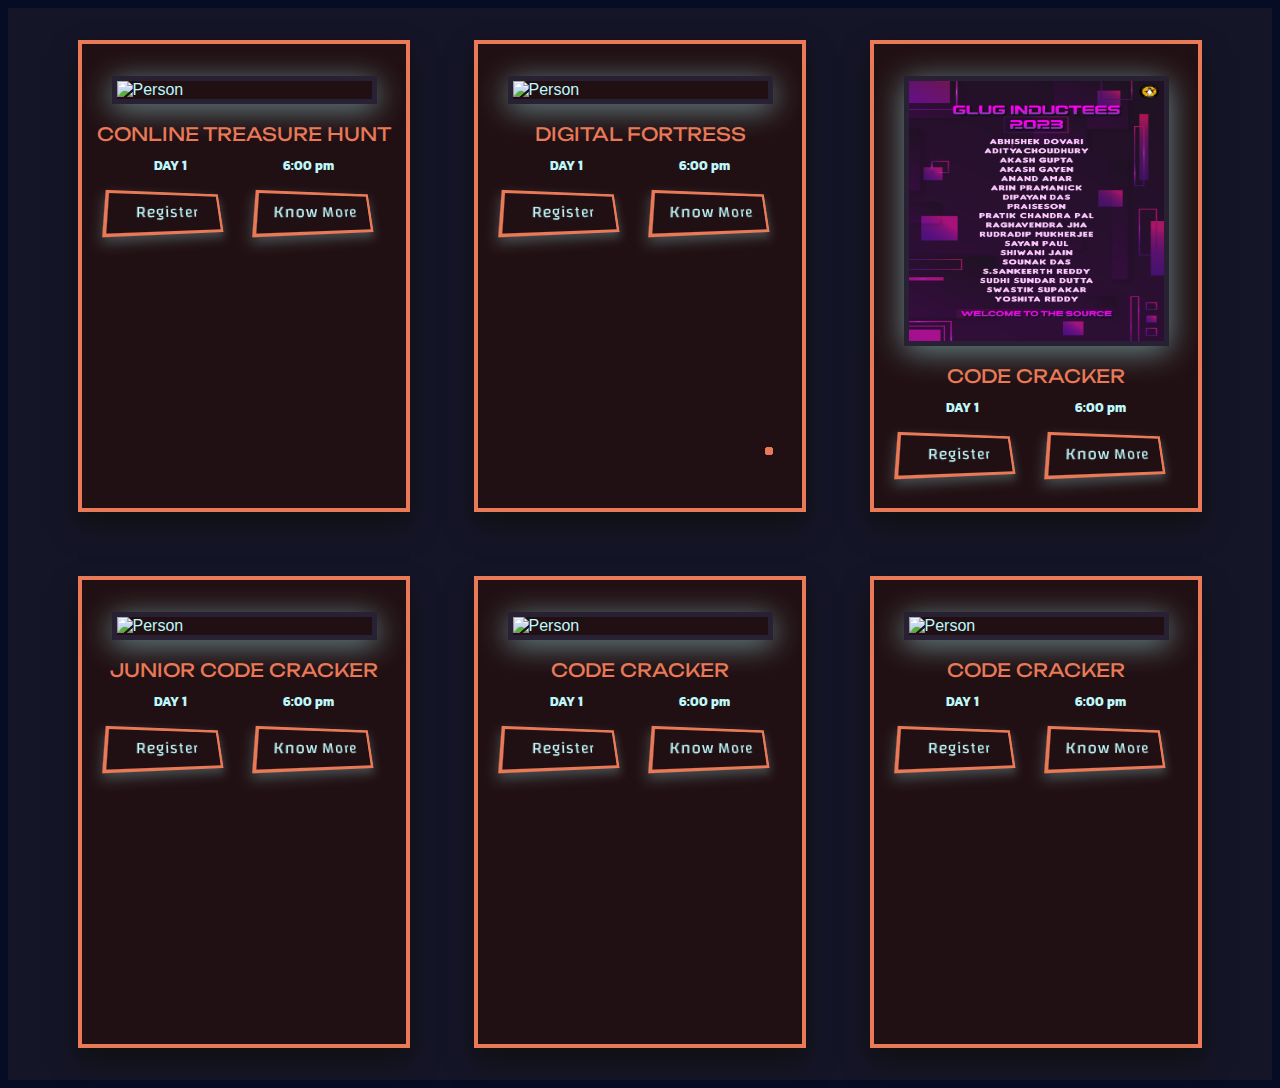
==== commit 646172d6: "navbar" ====
--- a/index.html
+++ b/index.html
@@ -50,7 +50,8 @@
 
       <div class="shadow">
         <div class="card draw-border">
-          <img src="./poster/df.jpg" alt="Person" class="card__image" />
+          
+          <img src="./poster/img.png" alt="Person" class="card__image" />
           <p class="card__name">CODE CRACKER</p>
 
           <div class="info">
--- a/styles.css
+++ b/styles.css
@@ -62,12 +62,21 @@
   text-align: center;
   line-height:22px;
 }
-
+/* .frame{
+  width: 85%;
+  margin: auto;
+  background-color: black;
+  display: flex;
+  justify-content: center;
+  align-items: center;
+  height:260px;
+} */
 .card__image {
-  /* height: 250px; */
-  width: 95%;
+  /* max-height: 260px; */
+  max-height: 260px;
+  width: 85%;
   border: 5px solid #272133;
-  /* margin-top: 20px; */
+  margin-top: 20px;
   box-shadow: 0 5px 30px #6d8d8f;
 }
 .buttons{
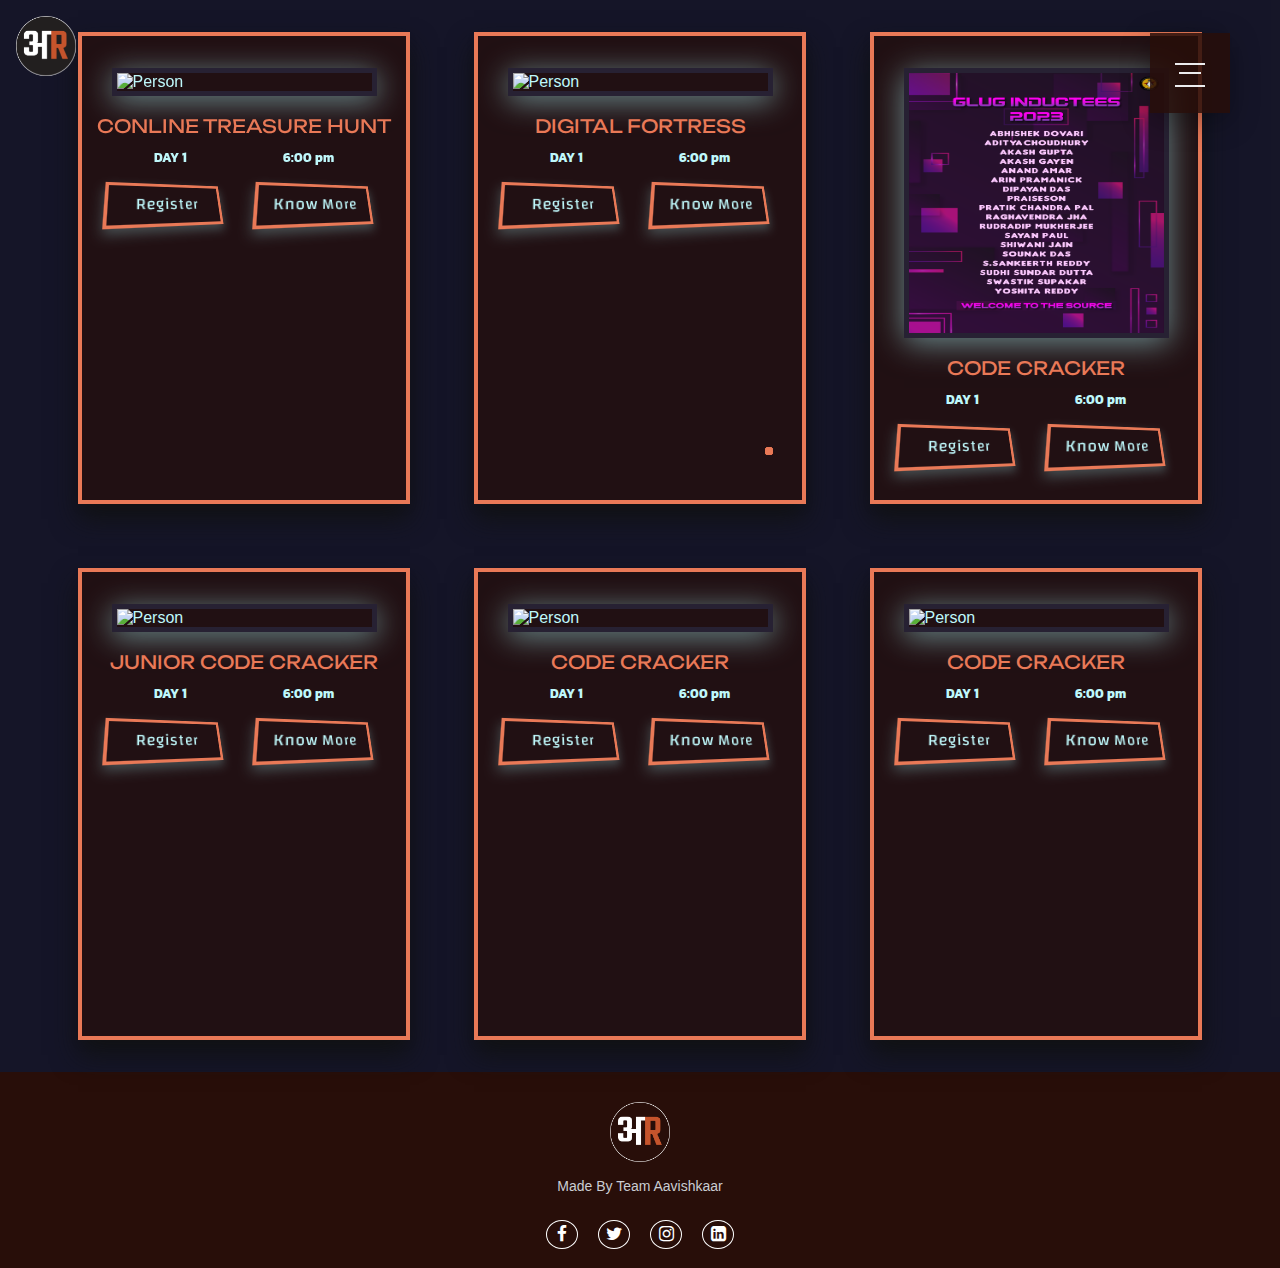
==== commit cfbbda6c: "minor changes" ====
--- a/index.html
+++ b/index.html
@@ -5,9 +5,29 @@
     <meta http-equiv="X-UA-Compatible" content="IE=edge" />
     <meta name="viewport" content="width=device-width, initial-scale=1.0" />
     <link rel="stylesheet" href="styles.css" />
+    <link rel="stylesheet" href="https://stackpath.bootstrapcdn.com/font-awesome/4.7.0/css/font-awesome.min.css">
+
     <title>Document</title>
   </head>
   <body>
+    <img class="aarohan_logo" src="../poster/logo_dark.png" alt="">
+    
+  	<input class="menu-icon" type="checkbox" id="menu-icon" name="menu-icon"/>
+  	<label for="menu-icon"></label>
+  	<nav class="nav"> 		
+  		<ul class="ul">
+  			<li class="link"><a href="#">Initiative</a></li>
+  			<li class="link"><a href="#">Events</a></li>
+  			<li class="link"><a href="#">Timeline</a></li>
+  			<li class="link"><a href="#">Attractions</a></li>
+  			<li class="link"><a href="#">About Us</a></li>
+  			<li class="link"><a href="#">Contact Us</a></li>
+  			<li class="link"><a href="#">Sponsors</a></li>
+  			<li class="link"><a href="#">Teams</a></li>
+  			<li class="link"><a href="#">Merchandise</a></li>
+
+  		</ul>
+  	</nav>
     <div class="container">
       <div class="shadow">
         <div class="card draw-border">
@@ -207,6 +227,23 @@
         </div>
       </div>
     </div>
+
+    <footer>
+      <div class="footer-content">
+          <!-- <h3>Foolish Developer</h3> -->
+          <img class="footer_logo" src="../poster/2023.png">
+          <p>Made By Team Aavishkaar</p>
+          <ul class="socials">
+              <li><a href="#"><i class="fa fa-facebook"></i></a></li>
+              <li><a href="#"><i class="fa fa-twitter"></i></a></li>
+              <!-- <li><a href="#"><i class="fa fa-google-plus"></i></a></li> -->
+              <li><a href="#"><i class="fa fa-instagram"></i></a></li>
+              <li><a href="#"><i class="fa fa-linkedin-square"></i></a></li>
+          </ul>
+      </div>
+      
+
+  </footer>
     <script src="./script.js"></script>
   </body>
 </html>
--- a/styles.css
+++ b/styles.css
@@ -1,7 +1,4 @@
-/* @import url("https://fonts.googleapis.com/css2?family=Baloo+Paaji+2:wght@400;500&display=swap"); */
-/* @import url('https://fonts.googleapis.com/css2?family=Josefin+Sans:wght@700&display=swap'); */
-/* @import url('https://fonts.googleapis.com/css2?family=Poppins:wght@300&display=swap'); */
-/* @import url('https://fonts.googleapis.com/css2?family=Kanit:wght@300&display=swap'); */
+
 @import url('https://fonts.googleapis.com/css2?family=Changa&display=swap');
 @import url('https://fonts.googleapis.com/css2?family=Unbounded:wght@500&display=swap');
 @import url('https://fonts.googleapis.com/css2?family=Kanit:wght@300&display=swap');
@@ -10,13 +7,16 @@
   background-position: center;
   background-size: cover;
   background-attachment: fixed;
-  display: flex;
+  /* display: flex;
   justify-content: center;
-  align-items: center;
+  align-items: center; */
   background-color: #060c24;
+  padding: 0;
+  margin: 0;
 }
 
 .container {
+  margin: 0;
   display: flex;
   flex-wrap: wrap;
   justify-content: center;
@@ -418,6 +418,398 @@
 }
 
 
+
+/* navbar and footer */
+
+
+
+@import url('https://fonts.googleapis.com/css2?family=Montserrat:wght@300;400;500;600;700;800;900&display=swap');
+@import url('https://fonts.googleapis.com/css2?family=Raleway&display=swap');
+
+.aarohan_logo{
+  /* display: inline; */
+    position: fixed;
+    top: 0px;
+    left :0px;
+    width: 60px;
+    height: 60px;
+    margin: 1rem;
+}
+.section-center{
+  position: absolute;
+  top: 50%;
+  left: 0;
+  display: block;
+  width: 100%;
+  padding: 0;
+  margin: 0;
+  z-index: 6;
+  text-align: center;
+  transform: translateY(-50%);
+}
+[type="checkbox"]:checked,
+[type="checkbox"]:not(:checked){
+  position: absolute;
+  left: -9999px;
+}
+.menu-icon:checked + label,
+.menu-icon:not(:checked) + label{
+  position: fixed;
+  top: 63px;
+  right: 75px;
+  display: block;
+  width: 30px;
+  height: 30px;
+  padding: 0;
+  margin: 0;
+  cursor: pointer;
+  z-index: 10;
+}
+.menu-icon:checked + label:before,
+.menu-icon:not(:checked) + label:before{
+  position: absolute;
+  content: '';
+  display: block;
+  width: 30px;
+  height: 20px;
+  z-index: 20;
+  top: 0;
+  left: 0;
+  border-top: 2px solid #ECECEE;
+  border-bottom: 2px solid #ECECEE;
+  transition: border-width 100ms 1500ms ease, 
+              top 100ms 1600ms cubic-bezier(0.23, 1, 0.32, 1),
+              height 100ms 1600ms cubic-bezier(0.23, 1, 0.32, 1), 
+              background-color 200ms ease,
+              transform 200ms cubic-bezier(0.23, 1, 0.32, 1);
+}
+.menu-icon:checked + label:after,
+.menu-icon:not(:checked) + label:after{
+  position: absolute;
+  content: '';
+  display: block;
+  width: 22px;
+  height: 2px;
+  z-index: 20;
+  top: 10px;
+  right: 4px;
+  background-color: #ECECEE;
+  margin-top: -1px;
+  transition: width 100ms 1750ms ease, 
+              right 100ms 1750ms ease,
+              margin-top 100ms ease, 
+              transform 200ms cubic-bezier(0.23, 1, 0.32, 1);
+}
+.menu-icon:checked + label:before{
+  top: 10px;
+  transform: rotate(45deg);
+  height: 2px;
+  background-color: #ECECEE;
+  border-width: 0;
+  transition: border-width 100ms 340ms ease, 
+              top 100ms 300ms cubic-bezier(0.23, 1, 0.32, 1),
+              height 100ms 300ms cubic-bezier(0.23, 1, 0.32, 1), 
+              background-color 200ms 500ms ease,
+              transform 200ms 1700ms cubic-bezier(0.23, 1, 0.32, 1);
+}
+.menu-icon:checked + label:after{
+  width: 30px;
+  margin-top: 0;
+  right: 0;
+  transform: rotate(-45deg);
+  transition: width 100ms ease,
+              right 100ms ease,  
+              margin-top 100ms 500ms ease, 
+              transform 200ms 1700ms cubic-bezier(0.23, 1, 0.32, 1);
+}
+
+.nav{
+  position: fixed;
+  top: 33px;
+  right: 50px;
+  display: block;
+  width: 80px;
+  height: 80px;
+  padding: 0;
+  margin: 0;
+  z-index: 9;
+  overflow: hidden;
+  box-shadow: 0 8px 30px 0 rgba(0,0,0,0.3);
+  background-color: #280e09db;
+  animation: border-transform 7s linear infinite;
+  transition: top 350ms 1100ms cubic-bezier(0.23, 1, 0.32, 1),  
+              right 350ms 1100ms cubic-bezier(0.23, 1, 0.32, 1),
+              transform 250ms 1100ms ease,
+              width 650ms 400ms cubic-bezier(0.23, 1, 0.32, 1),
+              height 650ms 400ms cubic-bezier(0.23, 1, 0.32, 1);
+}
+@keyframes border-transform{
+    0%,100% { border-radius: 63% 37% 54% 46% / 55% 48% 52% 45%; } 
+  14% { border-radius: 40% 60% 54% 46% / 49% 60% 40% 51%; } 
+  28% { border-radius: 54% 46% 38% 62% / 49% 70% 30% 51%; } 
+  42% { border-radius: 61% 39% 55% 45% / 61% 38% 62% 39%; } 
+  56% { border-radius: 61% 39% 67% 33% / 70% 50% 50% 30%; } 
+  70% { border-radius: 50% 50% 34% 66% / 56% 68% 32% 44%; } 
+  84% { border-radius: 46% 54% 50% 50% / 35% 61% 39% 65%; } 
+}
+
+.menu-icon:checked ~ .nav {
+  animation-play-state: paused;
+  top: 50%;
+  right: 50%;
+  transform: translate(50%, -50%);
+  width: 200%;
+  height: 200%;
+  transition: top 350ms 700ms cubic-bezier(0.23, 1, 0.32, 1),  
+              right 350ms 700ms cubic-bezier(0.23, 1, 0.32, 1),
+              transform 250ms 700ms ease,
+              width 750ms 1000ms cubic-bezier(0.23, 1, 0.32, 1),
+              height 750ms 1000ms cubic-bezier(0.23, 1, 0.32, 1);
+}
+
+.nav .ul{
+  position: absolute;
+  top: 50%;
+  left: 0;
+  display: block;
+  width: 100%;
+  padding: 0;
+  margin: 0;
+  z-index: 6;
+  text-align: center;
+  transform: translateY(-50%);
+  list-style: none;
+}
+.nav .ul li{
+  position: relative;
+  display: block;
+  width: 100%;
+  padding: 0;
+  margin: 10px 0;
+  text-align: center;
+  list-style: none;
+  pointer-events: none;
+  opacity: 0;
+  visibility: hidden;
+  transform: translateY(30px);
+  transition: all 250ms linear;
+}
+.nav ul li:nth-child(1){
+  transition-delay: 200ms;
+}
+.nav ul li:nth-child(2){
+  transition-delay: 180ms;
+}
+.nav ul li:nth-child(3){
+  transition-delay: 160ms;
+}
+.nav ul li:nth-child(4){
+  transition-delay: 140ms;
+}
+.nav ul li:nth-child(5){
+    transition-delay: 120ms;
+  }
+  .nav ul li:nth-child(6){
+    transition-delay: 100ms;
+  }
+  .nav ul li:nth-child(7){
+    transition-delay: 80ms;
+  }
+  .nav ul li:nth-child(8){
+    transition-delay: 60ms;
+  }
+  .nav ul li:nth-child(9){
+    transition-delay: 40ms;
+  }
+.nav ul li a{
+    font-family: 'Raleway', sans-serif;
+  font-size: 3.3rem;
+  text-decoration: none;
+  line-height: 1.2;
+  /* letter-spacing: 1px; */
+  font-weight: 500;
+  display: inline-block;
+  position: relative;
+  color: #e97957;
+  transition: all 250ms linear;
+}
+.nav ul li a:hover{
+  text-decoration: none;
+  color: #fff;
+}
+/* .nav ul li a:after{
+  display: block;
+  position: absolute;
+  top: 50%;
+  content: '';
+  height: 2vh;
+  margin-top: -1vh;
+  width: 0;
+  left: 0;
+  background-color: #280e09;
+  opacity: 0.8;
+  transition: width 250ms linear;
+} */
+.nav ul li a:hover:after{
+  width: 100%;
+}
+
+
+.menu-icon:checked ~ .nav  ul li {
+  pointer-events: auto;
+  visibility: visible;
+  opacity: 1;
+  transform: translateY(0);
+  transition: opacity 350ms ease,
+              transform 250ms ease;
+}
+.menu-icon:checked ~ .nav ul li:nth-child(1){
+  transition-delay: 1400ms;
+}
+.menu-icon:checked ~ .nav ul li:nth-child(2){
+  transition-delay: 1480ms;
+}
+.menu-icon:checked ~ .nav ul li:nth-child(3){
+  transition-delay: 1560ms;
+}
+.menu-icon:checked ~ .nav ul li:nth-child(4){
+  transition-delay: 1640ms;
+}
+.menu-icon:checked ~ .nav ul li:nth-child(5){
+    transition-delay: 1720ms;
+  }
+  .menu-icon:checked ~ .nav ul li:nth-child(6){
+    transition-delay: 1800ms;
+  }
+  .menu-icon:checked ~ .nav ul li:nth-child(7){
+    transition-delay: 1880ms;
+  }
+  .menu-icon:checked ~ .nav ul li:nth-child(8){
+    transition-delay: 1960ms;
+  }
+  .menu-icon:checked ~ .nav ul li:nth-child(9){
+    transition-delay: 2040ms;
+  }
+
+
+
+.logo {
+	position: absolute;
+	top: 60px;
+	left: 50px;
+	display: block;
+	z-index: 11;
+	transition: all 250ms linear;
+}
+.logo img {
+	height: 26px;
+	width: auto;
+	display: block;
+}
+
+
+
+@media screen and (max-width: 991px) {
+  .menu-icon:checked + label,
+  .menu-icon:not(:checked) + label{
+    right: 55px;
+  }
+  .logo {
+    left: 30px;
+  }
+  .nav{
+    right: 30px;
+  }
+  
+  .nav ul li a{
+    font-size: 2rem;
+  }
+}
+@media screen and (max-width: 400px) {
+
+    .nav ul li a{
+      font-size: 1.5rem;
+    }
+  }
+
+
+
+
+
+
+  /* footer */
+.footer_logo{
+    width: 60px;
+    height: 60px;
+}
+  footer{
+    /* position: absolute;
+    
+    bottom: 0;
+    left: 0;
+    right: 0; */
+    background: #280e09fd;
+    height: auto;
+    width: 100%;
+    /* font-size: 2rem; */
+    font-family: 'Raleway', sans-serif;
+    padding-top: 30px;
+    color: #fff;
+}
+.footer-content{
+    display: flex;
+    align-items: center;
+    justify-content: center;
+    flex-direction: column;
+    text-align: center;
+}
+
+.footer-content p{
+    max-width: 500px;
+    margin: 10px auto;
+    line-height: 28px;
+    font-size: 14px;
+    color: #cacdd2;
+}
+.socials{
+    padding-right: 40px;
+    list-style: none;
+    display: flex;
+    align-items: center;
+    justify-content: center;
+    margin: 1rem 0 1.5rem 0;
+}
+.socials li{
+    margin: 0 10px;
+}
+.socials a{
+    text-decoration: none;
+    color: #fff;
+    border: 1.1px solid white;
+    padding: 5px;
+
+    border-radius: 50%;
+
+}
+.socials a i{
+    font-size: 1.1rem;
+    width: 20px;
+
+
+    transition: color .4s ease;
+
+}
+.socials a:hover i{
+    color: #e97957;
+}
+
+
+
+
+
+
+
+
 /* animation */
 
 .firefly {
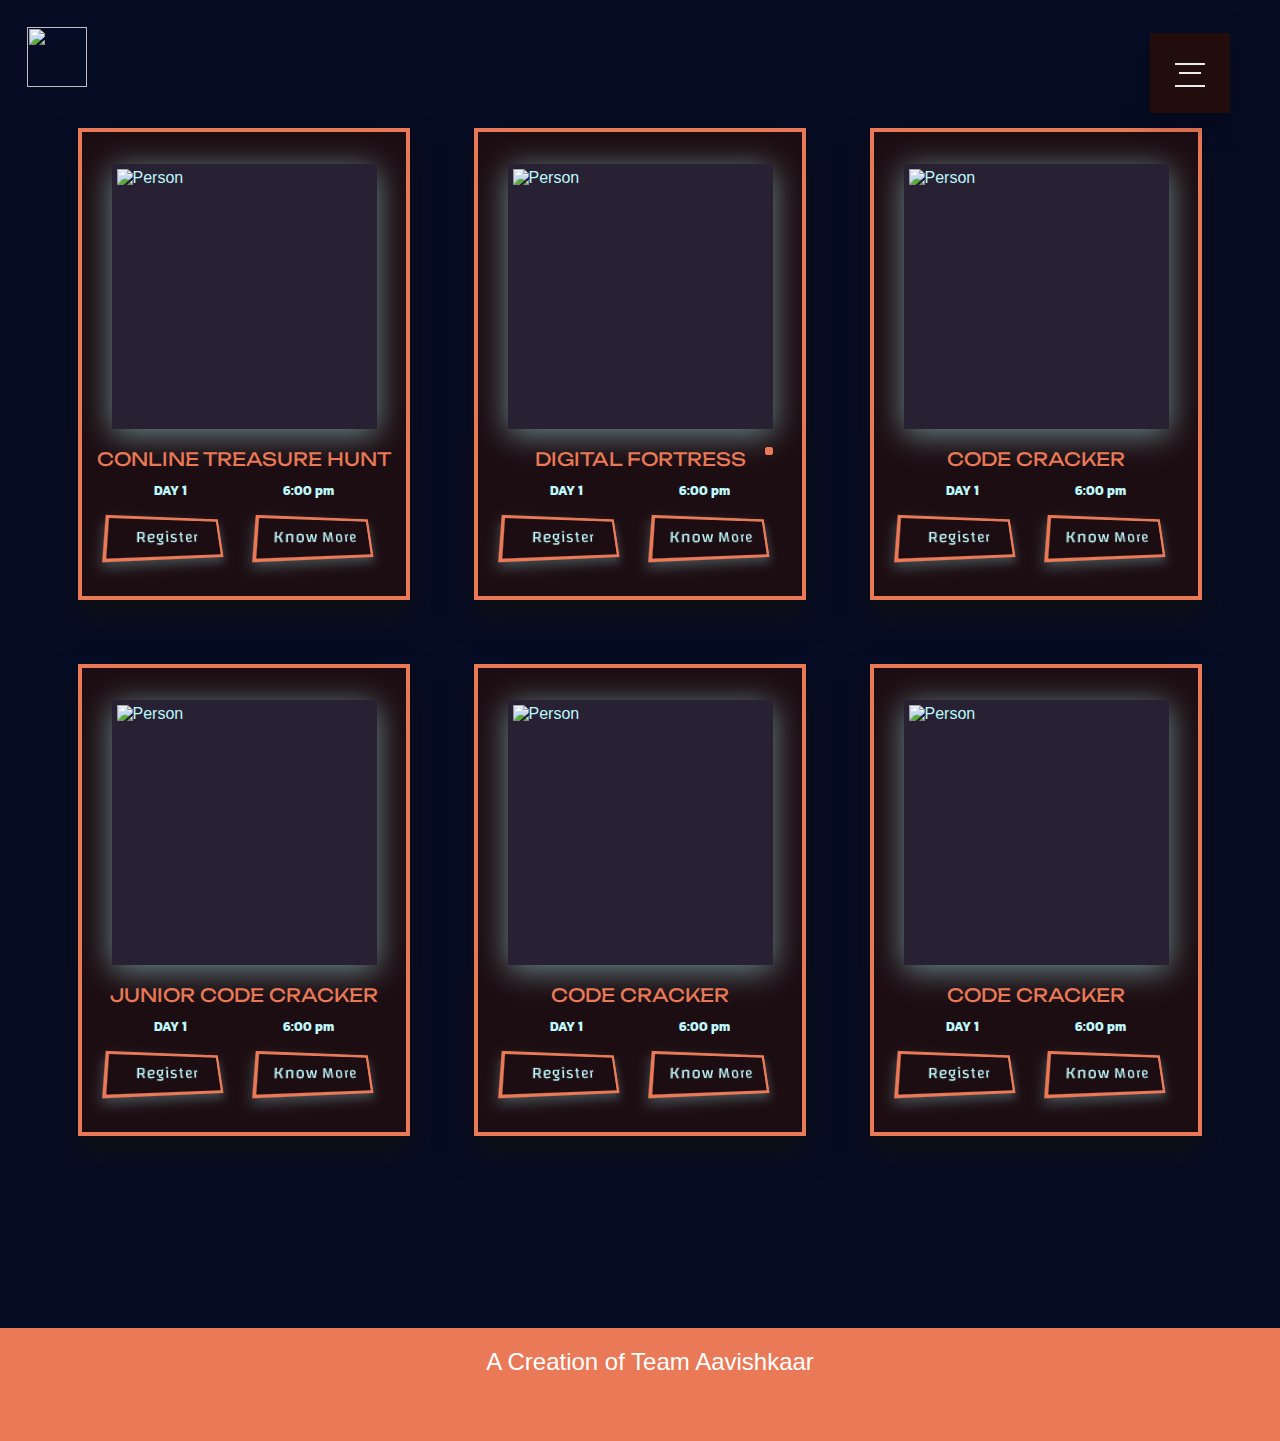
==== commit 2bc7dfce: "navbar transition" ====
--- a/index.html
+++ b/index.html
@@ -10,14 +10,64 @@
     <title>Document</title>
   </head>
   <body>
-    <img class="aarohan_logo" src="../poster/logo_dark.png" alt="">
+
+    <div class="navMenu">  
+        <div class="menu-wrap">
+          <ul class="menu">
+              <li class="menu-item">
+                  <a href="#">Initiatives</a>
+                  <ul class="drop-menu">
+                      <li class="drop-menu-item">
+                          <a href="#">Corporate Social Responsibilities</a>
+                      </li>
+                      <li class="drop-menu-item">
+                          <a href="#">Industrial Visits</a>
+                      </li>
+                      
+                  </ul>
+              </li>
+          </ul>
+      </div>
+
+  			<!-- <a href="#">Events</a> -->
+        <div class="menu-wrap">
+          <ul class="menu">
+              <li class="menu-item">
+                  <a class="no_border" href="#">Events</a>
+                  <ul class="drop-menu">
+                      <li class="drop-menu-item">
+                          <a href="#">Events</a>
+                      </li>
+                      <li class="drop-menu-item">
+                          <a href="#">Workshops</a>
+                      </li>
+          
+                  </ul>
+              </li>
+          </ul>
+      </div>
+       
+      
+  			<a href="#">Timeline</a>
+  			<a href="#">Attractions</a>
+  			<a href="#">About Us</a>
+  			<a href="#">Contact Us</a>
+  			<a href="#">Sponsors</a>
+  			<a href="#">Teams</a>
+  			<a href="#">Merchandise</a>        
+        <div id="indicator"></div>
+    </div>
+
+    <img class="aarohan_logo" src="../assets/logo_dark.png" alt="">
     
   	<input class="menu-icon" type="checkbox" id="menu-icon" name="menu-icon"/>
   	<label for="menu-icon"></label>
   	<nav class="nav"> 		
   		<ul class="ul">
-  			<li class="link"><a href="#">Initiative</a></li>
+  			<li class="link"><a href="#">Industrial Visits</a></li>
+  			<li class="link"><a href="#">Corporate Social Responsibilities</a></li>
   			<li class="link"><a href="#">Events</a></li>
+  			<li class="link"><a href="#">Workshops</a></li>
   			<li class="link"><a href="#">Timeline</a></li>
   			<li class="link"><a href="#">Attractions</a></li>
   			<li class="link"><a href="#">About Us</a></li>
@@ -31,7 +81,7 @@
     <div class="container">
       <div class="shadow">
         <div class="card draw-border">
-          <img src="./poster/oth.jpg" alt="Person" class="card__image" />
+          <img src="./assets/oth.jpg" alt="Person" class="card__image" />
           <p class="card__name">CONLINE TREASURE HUNT</p>
 
           <div class="info">
@@ -50,7 +100,7 @@
       </div>
       <div class="shadow">
         <div class="card draw-border">
-          <img src="./poster/cc.jpg" alt="Person" class="card__image" />
+          <img src="./assets/cc.jpg" alt="Person" class="card__image" />
           <p class="card__name">DIGITAL FORTRESS</p>
 
           <div class="info">
@@ -71,7 +121,7 @@
       <div class="shadow">
         <div class="card draw-border">
           
-          <img src="./poster/img.png" alt="Person" class="card__image" />
+          <img src="./assets/img.png" alt="Person" class="card__image" />
           <p class="card__name">CODE CRACKER</p>
 
           <div class="info">
@@ -90,7 +140,7 @@
       </div>
       <div class="shadow">
         <div class="card draw-border">
-          <img src="./poster/df.jpg" alt="Person" class="card__image" />
+          <img src="./assets/df.jpg" alt="Person" class="card__image" />
           <p class="card__name">JUNIOR CODE CRACKER</p>
 
           <div class="info">
@@ -109,7 +159,7 @@
       </div>
       <div class="shadow">
         <div class="card draw-border">
-          <img src="./poster/cc.jpg" alt="Person" class="card__image" />
+          <img src="./assets/cc.jpg" alt="Person" class="card__image" />
           <p class="card__name">CODE CRACKER</p>
 
           <div class="info">
@@ -128,7 +178,7 @@
       </div>
       <div class="shadow">
         <div class="card draw-border">
-          <img src="./poster/oth.jpg" alt="Person" class="card__image" />
+          <img src="./assets/oth.jpg" alt="Person" class="card__image" />
           <p class="card__name">CODE CRACKER</p>
 
           <div class="info">
@@ -167,10 +217,10 @@
     <div class="modal">
       <div class="modalCard">
         <div class="close">
-          <img src="./poster/cross.png" alt="" class="cross" />
+          <img src="./assets/cross.png" alt="" class="cross" />
         </div>
         <div class="modalCardWrapper">
-          <img src="./poster/cc.jpg" alt="" />
+          <img src="./assets/cc.jpg" alt="" />
           <div class="">
             <p>
               The skew() function is specified with either one or two values,
@@ -198,28 +248,28 @@
         <div class="gallery" id="gallery">
           
           <div class="gallery-item">
-             <img src="./poster/1.jpeg" alt="">
+             <img src="./assets/1.jpeg" alt="">
           </div>
           <div class="gallery-item">
-            <img src="./poster/11.jpeg" alt="">
+            <img src="./assets/11.jpeg" alt="">
          </div>
          <div class="gallery-item">
-          <img src="./poster/2.jpeg" alt="">
+          <img src="./assets/2.jpeg" alt="">
          </div>
          <div class="gallery-item">
-        <img src="./poster/3.jpeg" alt="">
+        <img src="./assets/3.jpeg" alt="">
         </div>
          <div class="gallery-item">
-         <img src="./poster/4.jpeg" alt="">
+         <img src="./assets/4.jpeg" alt="">
        </div>
         <div class="gallery-item">
-         <img src="./poster/5.jpeg" alt="">
+         <img src="./assets/5.jpeg" alt="">
          </div>
           <div class="gallery-item">
-        <img src="./poster/6.jpeg" alt="">
+        <img src="./assets/6.jpeg" alt="">
         </div>
           <div class="gallery-item">
-         <img src="./poster/7.jpeg" alt="">
+         <img src="./assets/7.jpeg" alt="">
       </div>
         
          
@@ -228,22 +278,29 @@
       </div>
     </div>
 
-    <footer>
-      <div class="footer-content">
-          <!-- <h3>Foolish Developer</h3> -->
-          <img class="footer_logo" src="../poster/2023.png">
-          <p>Made By Team Aavishkaar</p>
-          <ul class="socials">
-              <li><a href="#"><i class="fa fa-facebook"></i></a></li>
-              <li><a href="#"><i class="fa fa-twitter"></i></a></li>
-              <!-- <li><a href="#"><i class="fa fa-google-plus"></i></a></li> -->
-              <li><a href="#"><i class="fa fa-instagram"></i></a></li>
-              <li><a href="#"><i class="fa fa-linkedin-square"></i></a></li>
-          </ul>
-      </div>
-      
-
-  </footer>
+    <footer class="footer">
+      <div class="waves">
+        <div class="wave" id="wave1"></div><div class="wave" id="wave2"></div><div class="wave" id="wave3"></div><div class="wave" id="wave4"></div>
+      </div>                
+      <p>A Creation of Team Aavishkaar</p>
+      <ul class="social-icon">
+          <li class="social-icon__item"><a class="social-icon__link" href="#">
+              <ion-icon name="logo-facebook"></ion-icon>
+            </a></li>
+          <li class="social-icon__item"><a class="social-icon__link" href="#">
+              <ion-icon name="logo-twitter"></ion-icon>
+            </a></li>
+          <li class="social-icon__item"><a class="social-icon__link" href="#">
+              <ion-icon name="logo-linkedin"></ion-icon>
+            </a></li>
+          <li class="social-icon__item"><a class="social-icon__link" href="#">
+              <ion-icon name="logo-instagram"></ion-icon>
+            </a></li>
+        </ul>
+    </footer>
+    <script type="module" src="https://unpkg.com/ionicons@5.5.2/dist/ionicons/ionicons.esm.js"></script>
+    <script nomodule src="https://unpkg.com/ionicons@5.5.2/dist/ionicons/ionicons.js"></script>
+
     <script src="./script.js"></script>
   </body>
 </html>
--- a/styles.css
+++ b/styles.css
@@ -2,27 +2,31 @@
 @import url('https://fonts.googleapis.com/css2?family=Changa&display=swap');
 @import url('https://fonts.googleapis.com/css2?family=Unbounded:wght@500&display=swap');
 @import url('https://fonts.googleapis.com/css2?family=Kanit:wght@300&display=swap');
+
+*{
+  margin: 0;
+  padding: 0;
+}
+
 body{
-  background-image: url('./poster/b1.jpg');
+  background-image: url('./assets/b1.jpg');
   background-position: center;
   background-size: cover;
   background-attachment: fixed;
-  /* display: flex;
-  justify-content: center;
-  align-items: center; */
   background-color: #060c24;
-  padding: 0;
+  padding-top: 0;
   margin: 0;
+  overflow-x: hidden;
 }
 
 .container {
+  padding-top: 6rem;
   margin: 0;
   display: flex;
   flex-wrap: wrap;
   justify-content: center;
   
   align-items: center;
-  background-color: #61463d2d;
   font-family:'Roboto Slab', sans-serif;
 
 }
@@ -39,7 +43,6 @@
   font-weight: 700;
 }
 .card {
-  /* background-color: #222831b6; */
   background-color: #280f0aad;
   display: flex;
   flex-direction: column;
@@ -56,28 +59,20 @@
   color: #e97957;
   margin-bottom: 10px;
   font-size: 1.15rem;
-  /* font-family: 'Josefin Sans', sans-serif; */
   font-family: 'Unbounded', cursive;
   max-width: 100%;
   text-align: center;
   line-height:22px;
 }
-/* .frame{
-  width: 85%;
-  margin: auto;
-  background-color: black;
-  display: flex;
-  justify-content: center;
-  align-items: center;
-  height:260px;
-} */
+
 .card__image {
-  /* max-height: 260px; */
-  max-height: 260px;
+  height: 260px;
   width: 85%;
   border: 5px solid #272133;
   margin-top: 20px;
   box-shadow: 0 5px 30px #6d8d8f;
+  object-fit: cover;
+  background-color: #272133;
 }
 .buttons{
   display: flex;
@@ -87,9 +82,7 @@
   border: none;
   cursor: pointer;
   line-height: 1.5;
-  /* font: 700 0.9rem 'Roboto Slab', sans-serif; */
-  /* font-family: 'Kanit', sans-serif; */
-  /* padding: 0.65em 0.5em; */
+
   font-family: 'Changa', sans-serif;
   letter-spacing: 0.05rem;
   margin: 1em;
@@ -183,7 +176,6 @@
   position: fixed;
 }
 .modalCard {
-  /* background-color: #22283100; */
   border: solid #e97957 4px;
   width: 1000px;
   height: 730px;
@@ -192,21 +184,16 @@
   flex-direction: column;
   align-items: center;
   justify-content: start;
-  /* position: relative; */
-  /* margin: 18px 6.5px; */
   z-index: 1000000;
   backdrop-filter: blur(2px);
   overflow-y: scroll;
   overflow-x: hidden;
 
 }
-
-
 .cross {
   width: 24px !important;
   height: 24px !important;
   cursor: pointer;
-  /* background-color: orange; */
 }
 .close {
   display: flex;
@@ -219,7 +206,6 @@
 .modalCardWrapper {
   display: flex;
   align-items: center;
-  /* background-color: yellow; */
 
 }
 .modalCardWrapper img {
@@ -242,15 +228,11 @@
 .modalCardWrapper h1 {
     margin-top: 41px;
     color: #e97957;
-  /* font-family: 'Josefin Sans', sans-serif; */
   font-family: 'Unbounded', cursive;
-
-
 }
 .time {
   display: flex;
   color: #bff8fb;
-  /* font-family:'Roboto Slab', sans-serif; */
   font-family: 'Kanit', sans-serif;
 
   justify-content: space-between;
@@ -274,7 +256,6 @@
 }
 .head{
   color: #e97957;
-  /* font-family: 'Josefin Sans', sans-serif; */
   font-family: 'Unbounded', cursive;
 
   margin: 3.5rem;
@@ -284,16 +265,6 @@
 .modal_reg{
   margin-left: 0px;
 }
-/* @media screen and (max-width: 1020px){
-::-webkit-scrollbar {
-  width: 1em;
-  background-color: #151516;
-  
-} 
-::-webkit-scrollbar-thumb {
-  background-color: #e97957;
-}
-} */
 @media screen and (max-width: 1020px) {
 
   .modalCard{
@@ -386,16 +357,12 @@
   }
 }
 
-
-
 .button {
   background: none;
   border: 3px solid #e97957;
   color: #bff8fb;
   cursor: pointer;
   line-height: 1.5;
-  /* font: 700 0.9rem 'Roboto Slab', sans-serif; */
-  /* font-family: 'Kanit', sans-serif; */
   font-family: 'Changa', sans-serif;
   letter-spacing: 0.05rem;
   margin: 1em;
@@ -416,10 +383,91 @@
   background-position: 200px 0;
   color: #272133;
 }
-
+/* dropdown */
+
+.menu, .drop-menu {
+  list-style-type: none;
+  padding: 0;
+  margin: 0;
+  color: #e97957;
+
+}
+
+.menu-item {
+  display: inline-block;
+  position: relative;
+}
+
+.menu-item a {
+  text-decoration: none;
+  padding: 6px 10px;
+  /* color: #e97957; */
+  display: block;
+  
+}
+
+.drop-menu {
+  display: none;
+  position: absolute;
+  background-color: #280e09c8;
+  /* width: 200px; */
+  /* max-width: 500px; */
+  box-shadow: 0 2px 5px 0 rgba(0,0,0,.16), 0 2px 10px 0 rgba(0,0,0,.12);
+  border: solid #e97957 3px;
+}
+
+.menu-item:hover .drop-menu {
+  display: block;
+}
 
 
 /* navbar and footer */
+
+
+
+.navMenu {
+  font-family: 'Unbounded', cursive;
+  
+  width: 100%;
+  height: 3.8rem;
+  display: flex;
+  align-items: center;
+  justify-content: space-evenly;
+  position: fixed;
+  padding: 5rem;
+  padding-top: 0;
+  padding-bottom: 0;
+  z-index: 20000;
+  box-shadow: 0 4px 30px rgba(0, 0, 0, 0.1);
+  backdrop-filter: blur(.9px);
+  -webkit-backdrop-filter: blur(5.9px);
+}
+
+.navMenu a {
+  color: #e8dbd6;
+  text-decoration: none;
+  font-size: 1rem;
+  text-transform: uppercase;
+  font-weight: 500;
+  display: inline-block;
+  transition: 0.3s;
+}
+.navMenu a:hover{
+  color: #e97957;
+}
+.navMenu a:active{
+  color: #e97957;
+}
+@media screen and (max-width: 1550px){
+.navMenu a {
+  font-size: 0.8rem
+}}
+@media screen and (max-width: 1400px){
+  .navMenu {
+    display: none;
+  }
+}
+
 
 
 
@@ -427,13 +475,13 @@
 @import url('https://fonts.googleapis.com/css2?family=Raleway&display=swap');
 
 .aarohan_logo{
-  /* display: inline; */
+  z-index: 100000;
     position: fixed;
     top: 0px;
     left :0px;
     width: 60px;
     height: 60px;
-    margin: 1rem;
+    margin: 1.7rem;
 }
 .section-center{
   position: absolute;
@@ -457,19 +505,22 @@
   position: fixed;
   top: 63px;
   right: 75px;
-  display: block;
+  /* display: block; */
+  display: none;
   width: 30px;
   height: 30px;
   padding: 0;
   margin: 0;
   cursor: pointer;
-  z-index: 10;
+  z-index: 20000;
 }
 .menu-icon:checked + label:before,
 .menu-icon:not(:checked) + label:before{
   position: absolute;
   content: '';
-  display: block;
+  /* display: block; */
+  display: none;
+
   width: 30px;
   height: 20px;
   z-index: 20;
@@ -487,7 +538,9 @@
 .menu-icon:not(:checked) + label:after{
   position: absolute;
   content: '';
-  display: block;
+  /* display: block; */
+  display: none;
+
   width: 22px;
   height: 2px;
   z-index: 20;
@@ -527,12 +580,13 @@
   position: fixed;
   top: 33px;
   right: 50px;
-  display: block;
+  /* display: block; */
+  display: none;
   width: 80px;
   height: 80px;
   padding: 0;
   margin: 0;
-  z-index: 9;
+  z-index: 10000;
   overflow: hidden;
   box-shadow: 0 8px 30px 0 rgba(0,0,0,0.3);
   background-color: #280e09db;
@@ -542,6 +596,27 @@
               transform 250ms 1100ms ease,
               width 650ms 400ms cubic-bezier(0.23, 1, 0.32, 1),
               height 650ms 400ms cubic-bezier(0.23, 1, 0.32, 1);
+}
+@media screen and (max-width: 1400px){
+  .nav{
+    display: block;
+  }
+  .menu-icon:checked + label:after,
+.menu-icon:not(:checked) + label:after{
+  display: block;
+}
+.menu-icon:checked + label,
+.menu-icon:not(:checked) + label{
+  display: block;
+}
+.menu-icon:checked + label,
+.menu-icon:not(:checked) + label{
+  display: block;
+}
+.menu-icon:checked + label:before,
+.menu-icon:not(:checked) + label:before{
+  display: block;
+}
 }
 @keyframes border-transform{
     0%,100% { border-radius: 63% 37% 54% 46% / 55% 48% 52% 45%; } 
@@ -621,12 +696,18 @@
   .nav ul li:nth-child(9){
     transition-delay: 40ms;
   }
+  .nav ul li:nth-child(10){
+    transition-delay: 20ms;
+  }
+  .nav ul li:nth-child(11){
+    transition-delay: 0ms;
+  }
 .nav ul li a{
     font-family: 'Raleway', sans-serif;
   font-size: 3.3rem;
   text-decoration: none;
   line-height: 1.2;
-  /* letter-spacing: 1px; */
+
   font-weight: 500;
   display: inline-block;
   position: relative;
@@ -637,24 +718,9 @@
   text-decoration: none;
   color: #fff;
 }
-/* .nav ul li a:after{
-  display: block;
-  position: absolute;
-  top: 50%;
-  content: '';
-  height: 2vh;
-  margin-top: -1vh;
-  width: 0;
-  left: 0;
-  background-color: #280e09;
-  opacity: 0.8;
-  transition: width 250ms linear;
-} */
 .nav ul li a:hover:after{
   width: 100%;
 }
-
-
 .menu-icon:checked ~ .nav  ul li {
   pointer-events: auto;
   visibility: visible;
@@ -690,9 +756,12 @@
   .menu-icon:checked ~ .nav ul li:nth-child(9){
     transition-delay: 2040ms;
   }
-
-
-
+  .menu-icon:checked ~ .nav ul li:nth-child(10){
+    transition-delay: 2120ms;
+  }
+  .menu-icon:checked ~ .nav ul li:nth-child(11){
+    transition-delay: 2200ms;
+  }
 .logo {
 	position: absolute;
 	top: 60px;
@@ -706,9 +775,6 @@
 	width: auto;
 	display: block;
 }
-
-
-
 @media screen and (max-width: 991px) {
   .menu-icon:checked + label,
   .menu-icon:not(:checked) + label{
@@ -738,70 +804,105 @@
 
 
   /* footer */
-.footer_logo{
-    width: 60px;
-    height: 60px;
-}
-  footer{
-    /* position: absolute;
-    
+
+  .footer {
+    position: relative;
+    width: 100%;
+    background: #e97957;
+    min-height: 100px;
+    padding: 5px 10px;
+    display: flex;
+    justify-content: center;
+    align-items: center;
+    flex-direction: column;
+    margin-top: 10rem;
+  }  
+  .social-icon {
+    position: relative;
+    display: flex;
+    justify-content: center;
+    align-items: center;
+    flex-wrap: wrap;
+    margin: 1rem;
+  }  
+  .social-icon__item,
+  .menu__item {
+    list-style: none;
+  }  
+  .social-icon__link {
+    font-size: 2rem;
+    color: #fff;
+    margin: 0 10px;
+    display: inline-block;
+    transition: 0.5s;
+  }
+  .social-icon__link:hover {
+    transform: translateY(-10px);
+  }  
+  .footer p {
+    color: #fff;
+    margin: 15px 0 10px 0;
+    font-size: 1.5rem;
+    font-weight: 300;
+    font-family: 'Raleway', sans-serif;
+  }  
+  .wave {
+    position: absolute;
+    top: -100px;
+    left: 0;
+    width: 100%;
+    height: 100px;
+    background: url("../assets/wave1.png");
+    background-size: 1000px 100px;
+  }  
+  .wave#wave1 {
+    z-index: 1000;
+    opacity: 1;
     bottom: 0;
-    left: 0;
-    right: 0; */
-    background: #280e09fd;
-    height: auto;
-    width: 100%;
-    /* font-size: 2rem; */
-    font-family: 'Raleway', sans-serif;
-    padding-top: 30px;
-    color: #fff;
-}
-.footer-content{
-    display: flex;
-    align-items: center;
-    justify-content: center;
-    flex-direction: column;
-    text-align: center;
-}
-
-.footer-content p{
-    max-width: 500px;
-    margin: 10px auto;
-    line-height: 28px;
-    font-size: 14px;
-    color: #cacdd2;
-}
-.socials{
-    padding-right: 40px;
-    list-style: none;
-    display: flex;
-    align-items: center;
-    justify-content: center;
-    margin: 1rem 0 1.5rem 0;
-}
-.socials li{
-    margin: 0 10px;
-}
-.socials a{
-    text-decoration: none;
-    color: #fff;
-    border: 1.1px solid white;
-    padding: 5px;
-
-    border-radius: 50%;
-
-}
-.socials a i{
-    font-size: 1.1rem;
-    width: 20px;
-
-
-    transition: color .4s ease;
-
-}
-.socials a:hover i{
-    color: #e97957;
-}
+    animation: animateWaves 4s linear infinite;
+  }  
+  .wave#wave2 {
+    z-index: 999;
+    opacity: 0.5;
+    bottom: 10px;
+    animation: animate 4s linear infinite !important;
+  }  
+  .wave#wave3 {
+    z-index: 1000;
+    opacity: 0.2;
+    bottom: 15px;
+    animation: animateWaves 3s linear infinite;
+  }  
+  .wave#wave4 {
+    z-index: 999;
+    opacity: 0.7;
+    bottom: 20px;
+    animation: animate 3s linear infinite;
+  }  
+  @keyframes animateWaves {
+    0% {
+      background-position-x: 1000px;
+    }
+    100% {
+      background-positon-x: 0px;
+    }
+  }  
+  @keyframes animate {
+    0% {
+      background-position-x: -1000px;
+    }
+    100% {
+      background-positon-x: 0px;
+    }
+  }
+  @media screen and (max-width: 400px){
+    .footer p{
+      font-size: 1rem;
+    }
+  }
+
+
+
 
 
 
